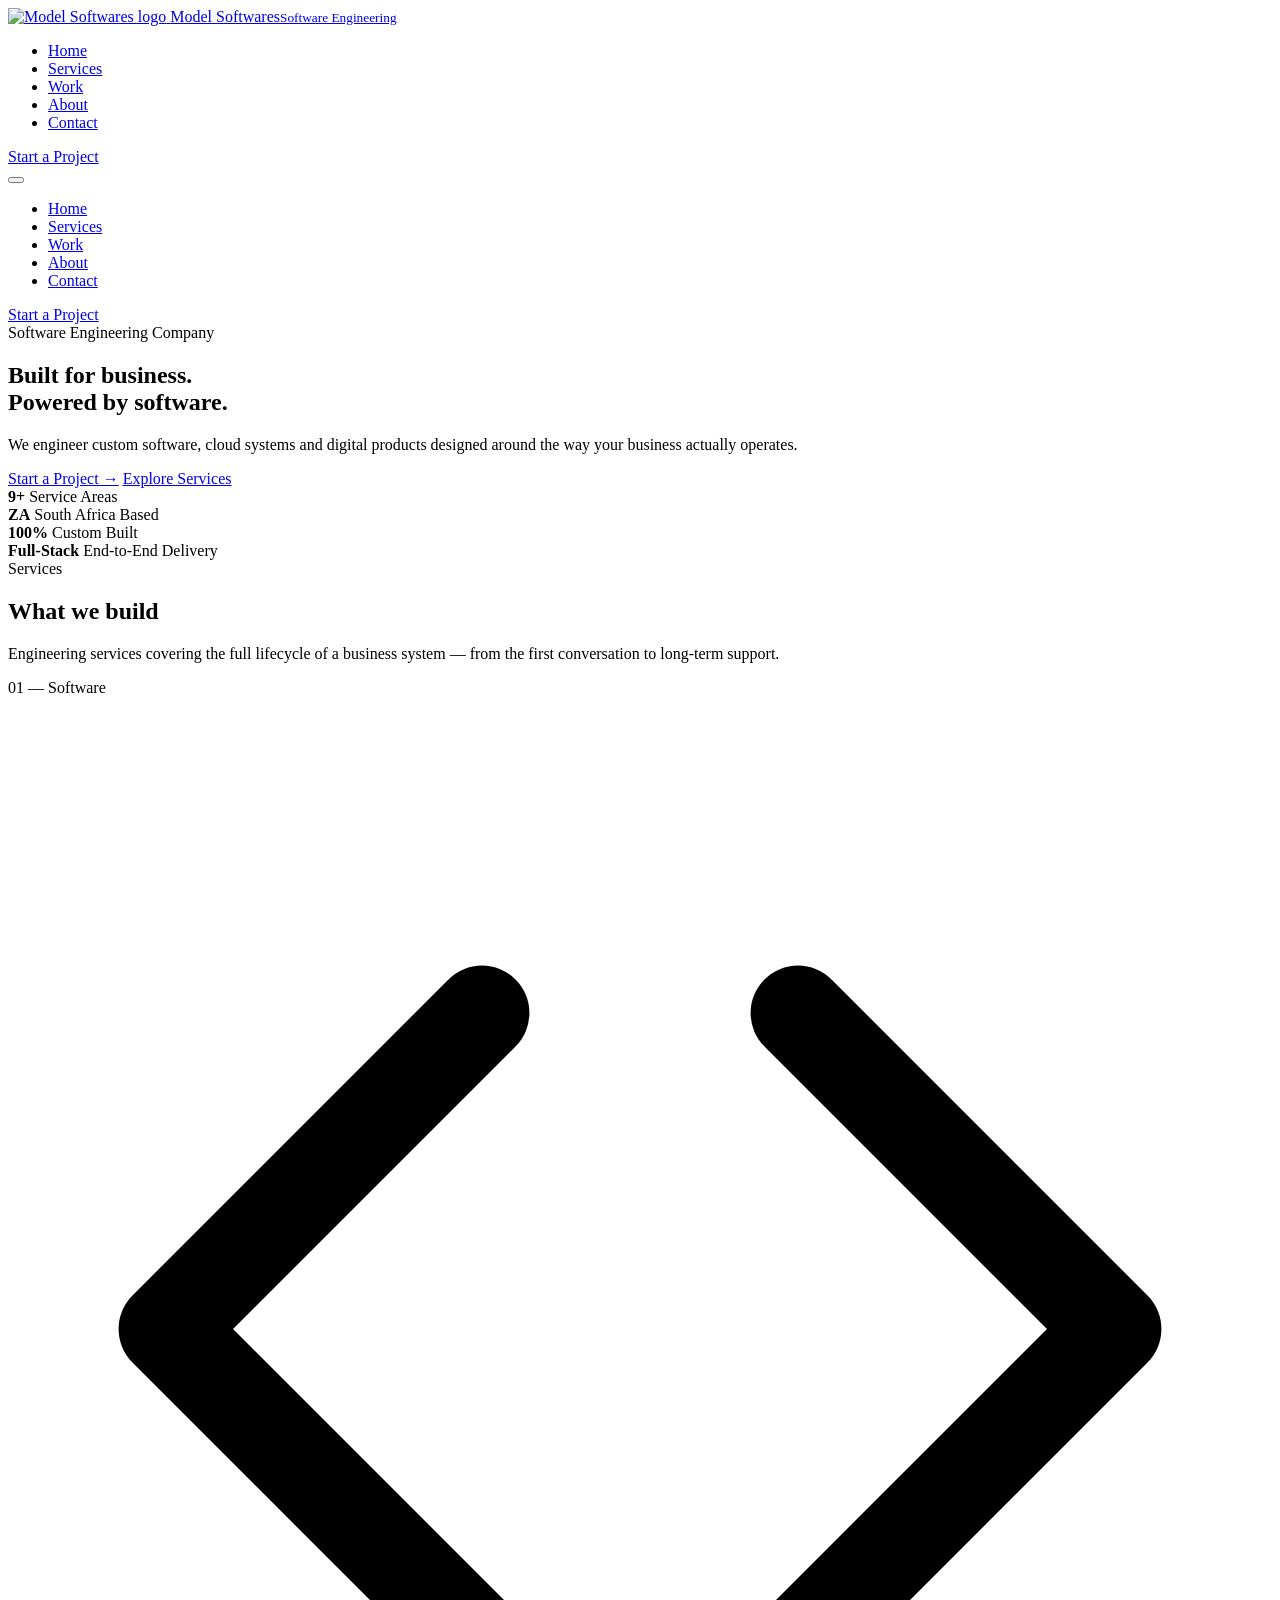
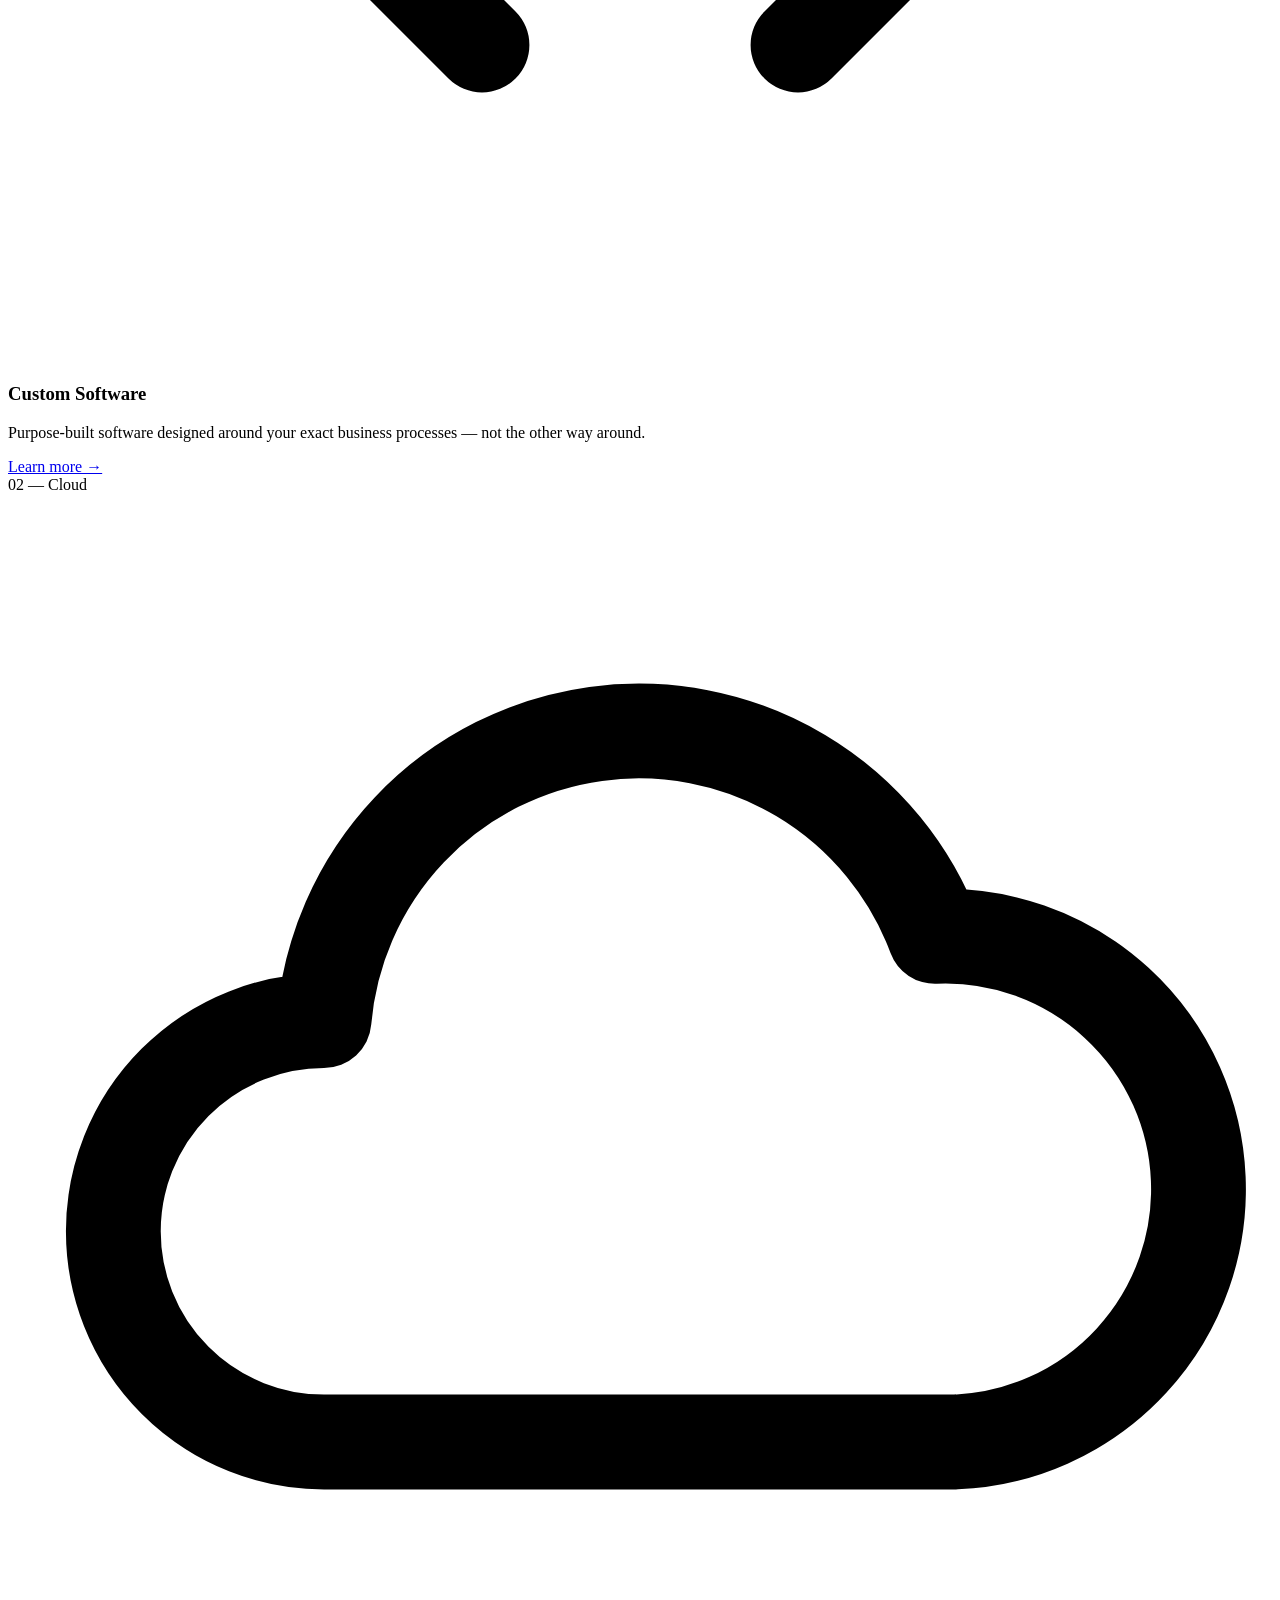
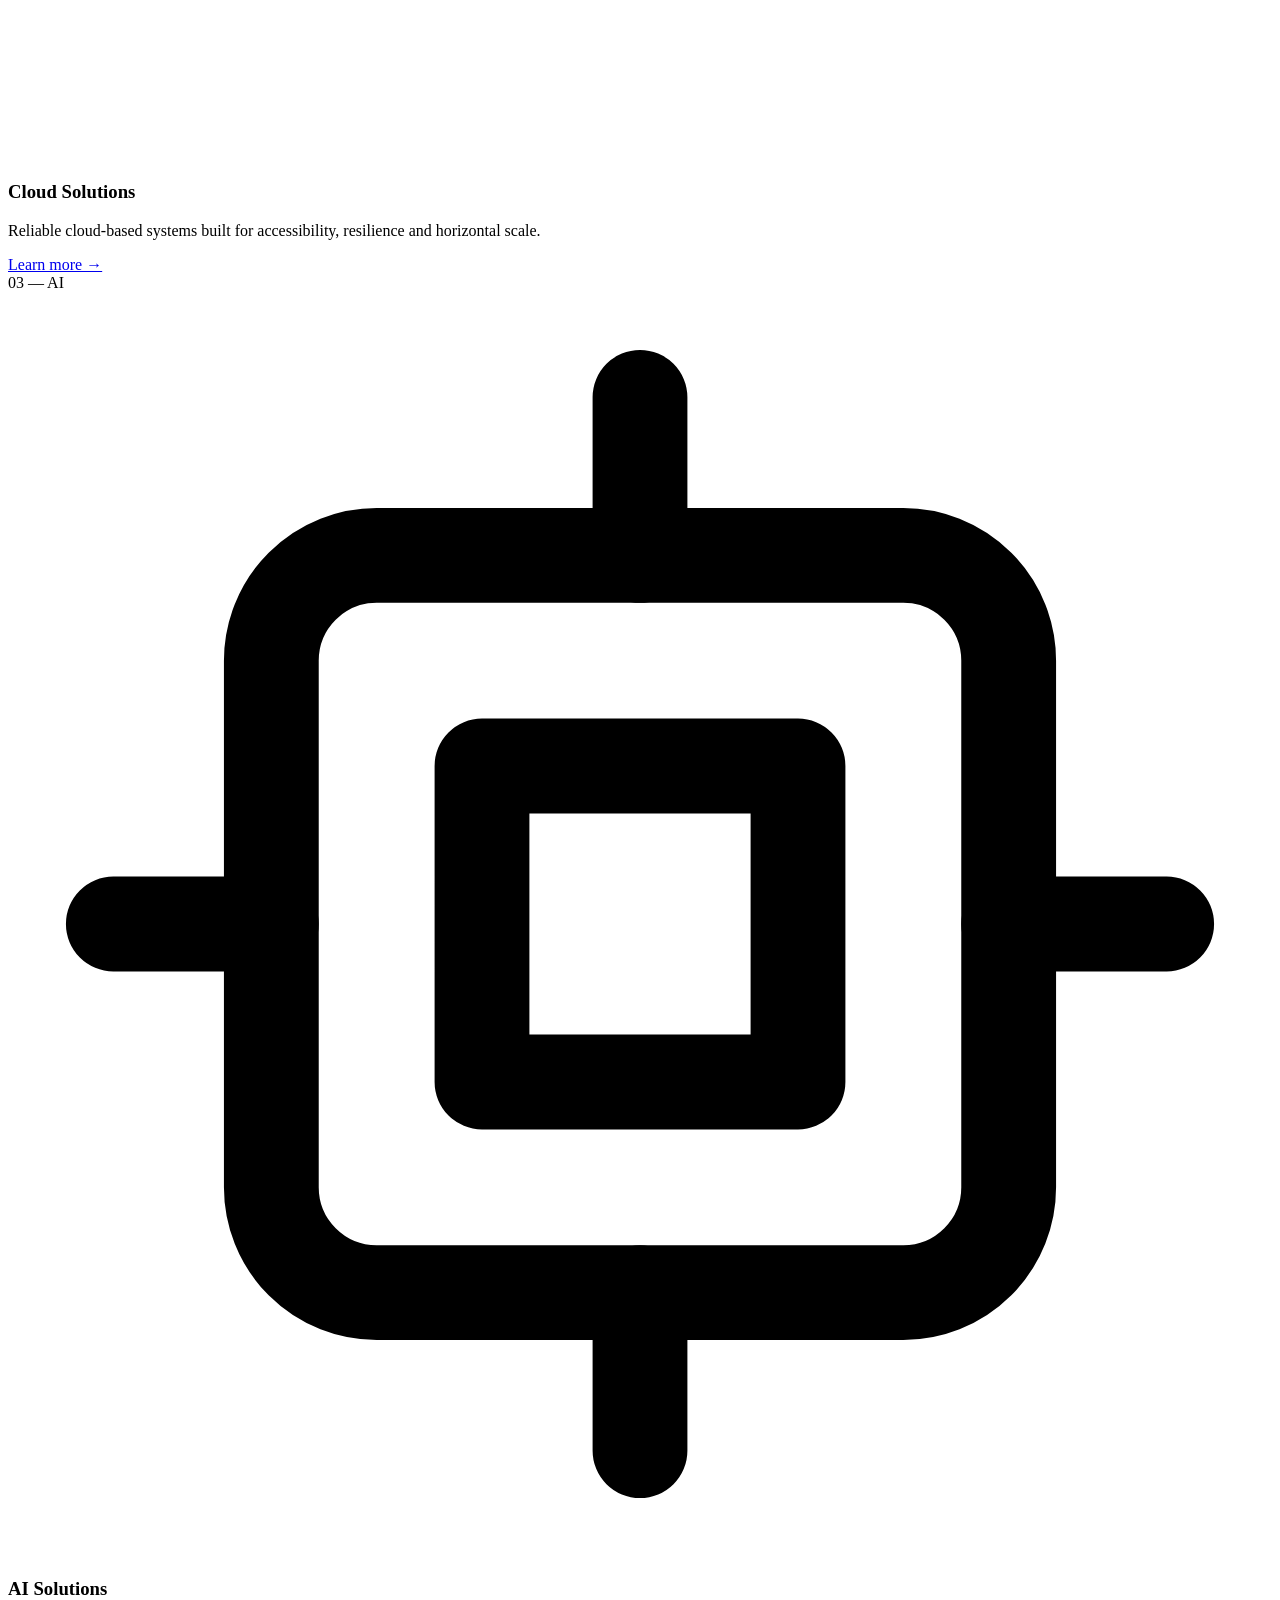
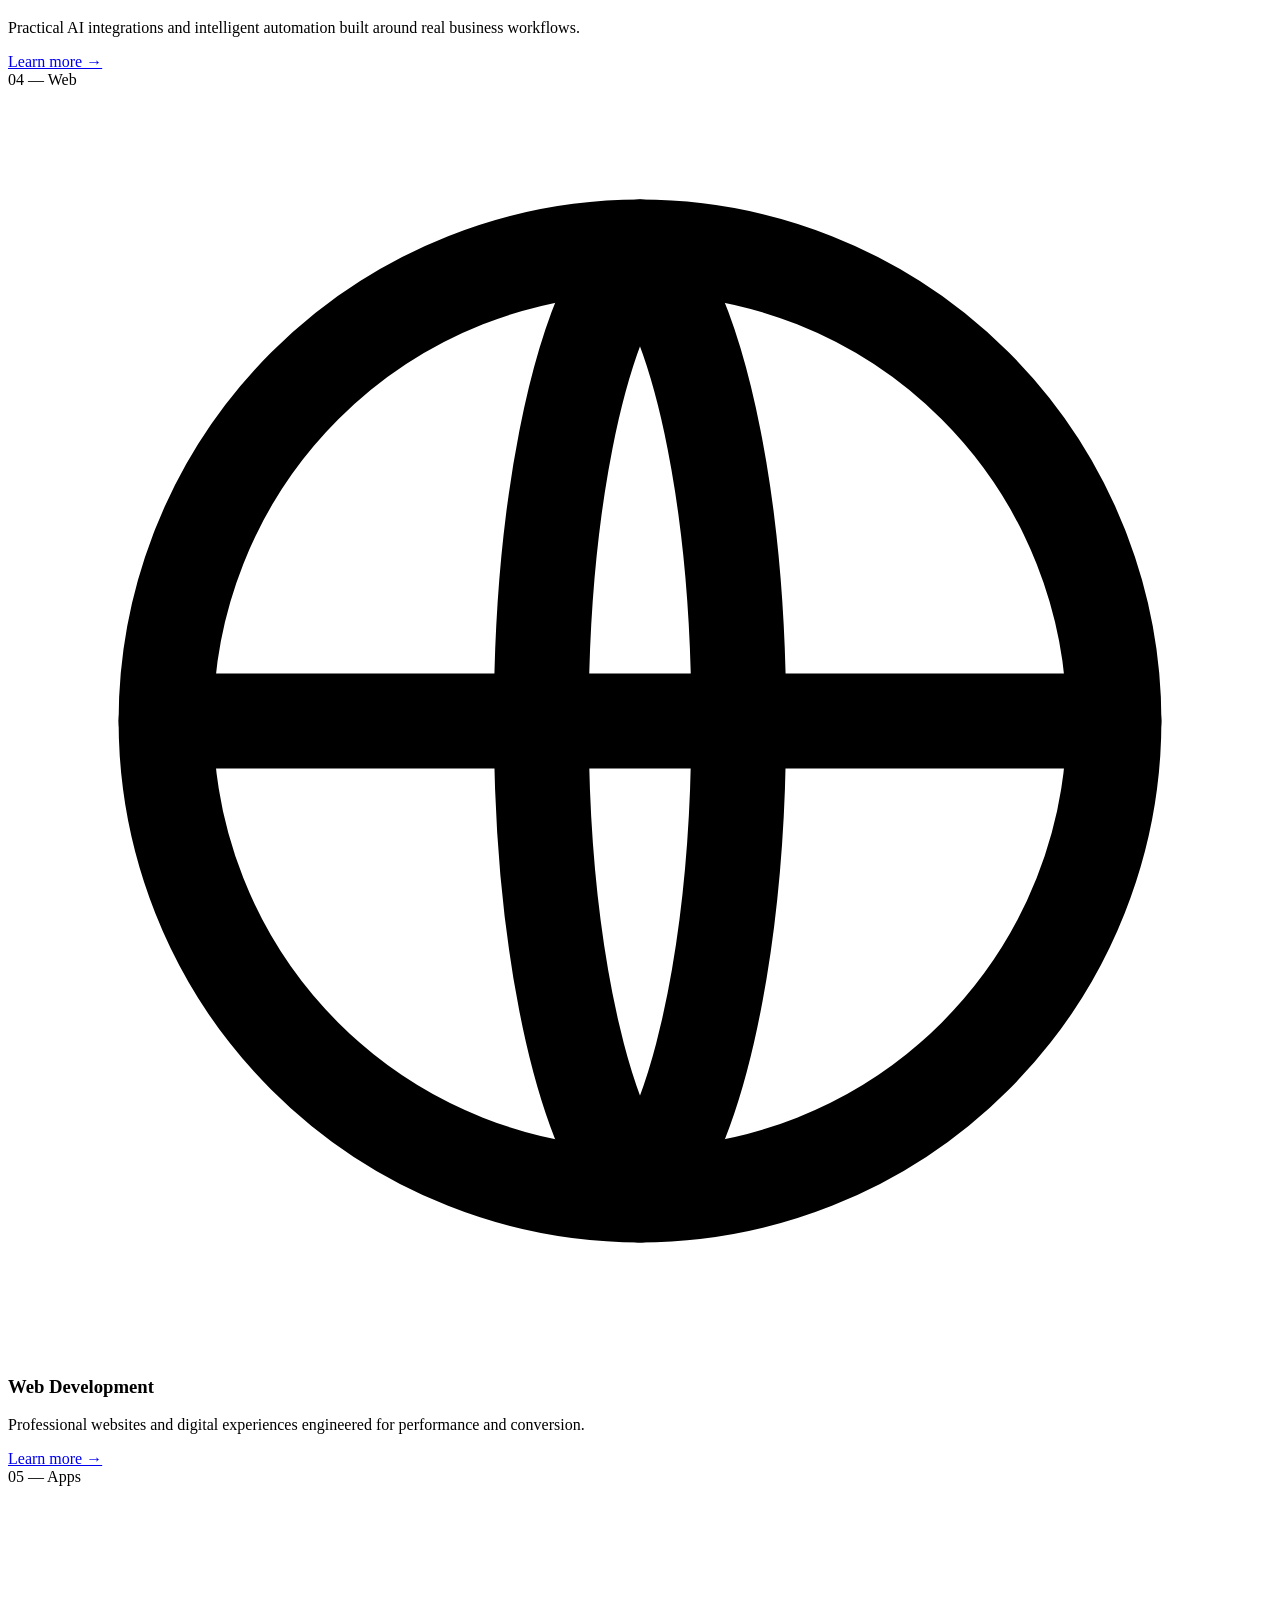
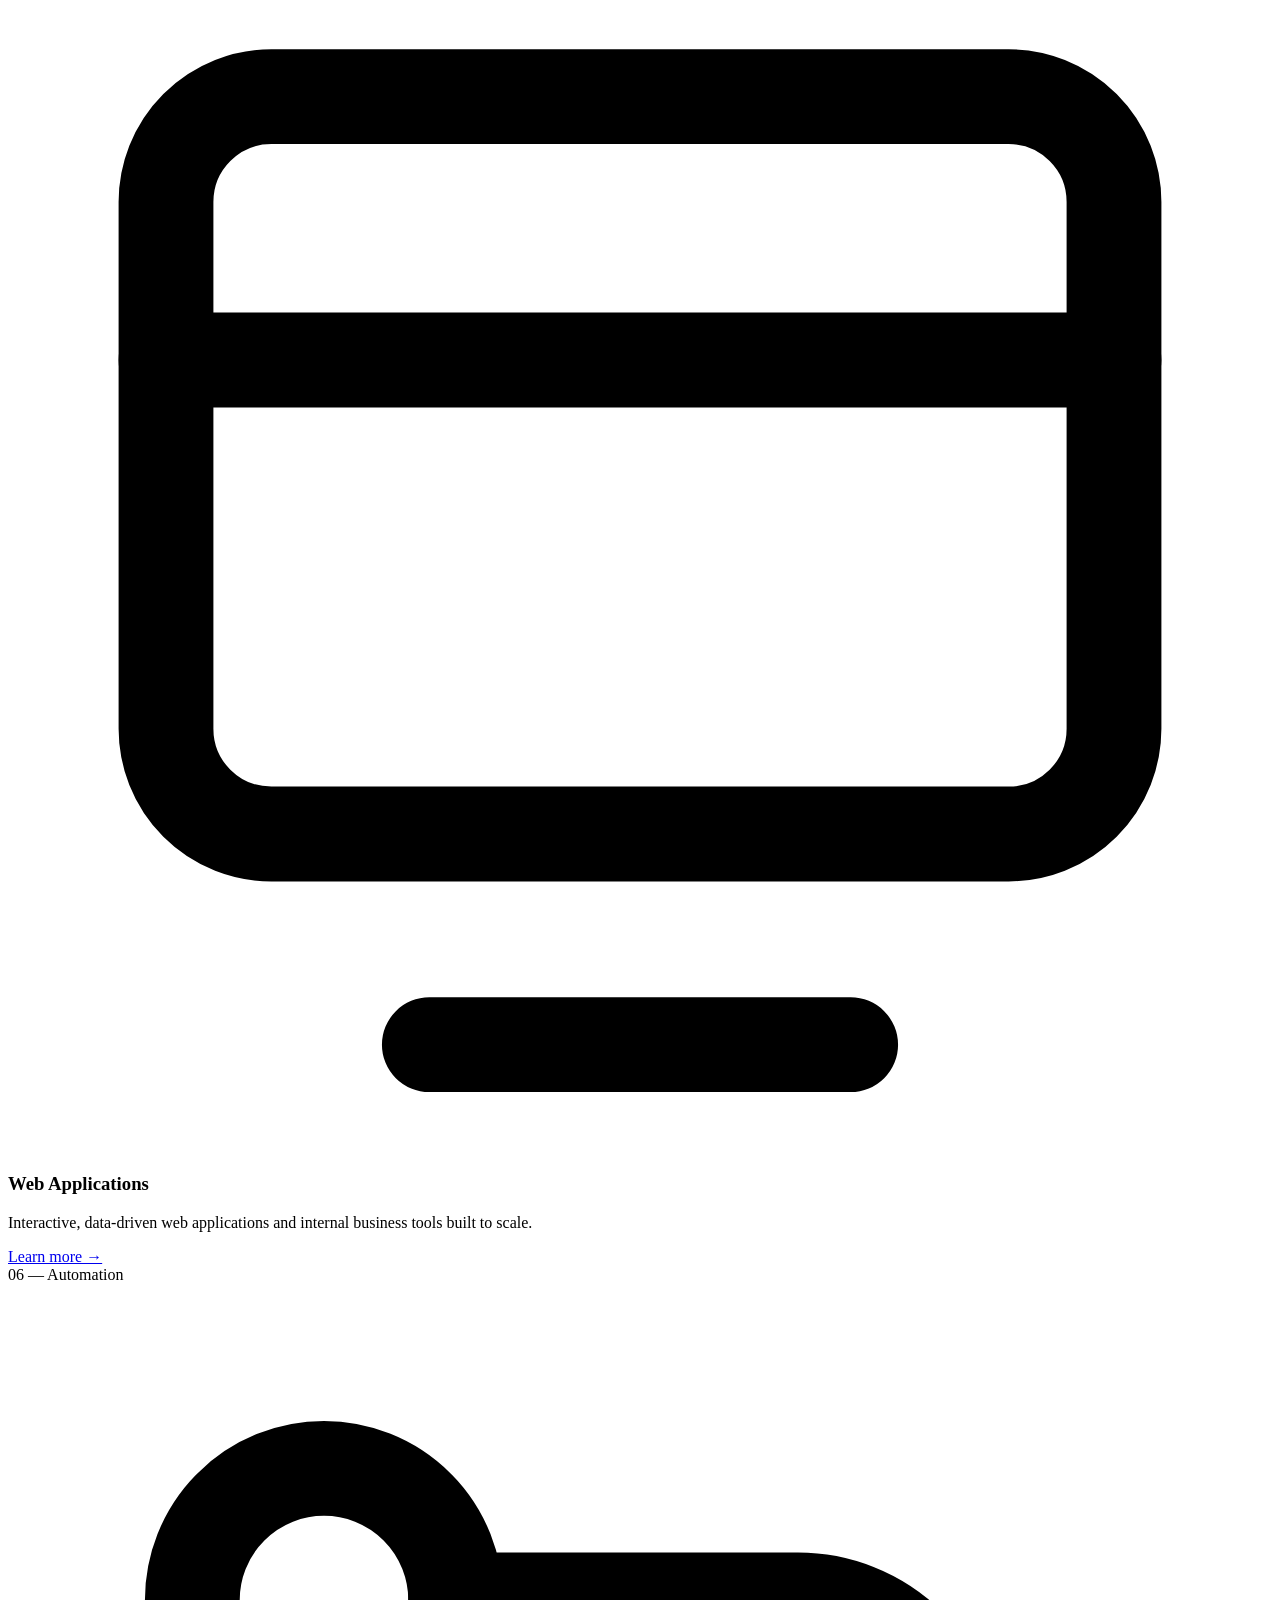
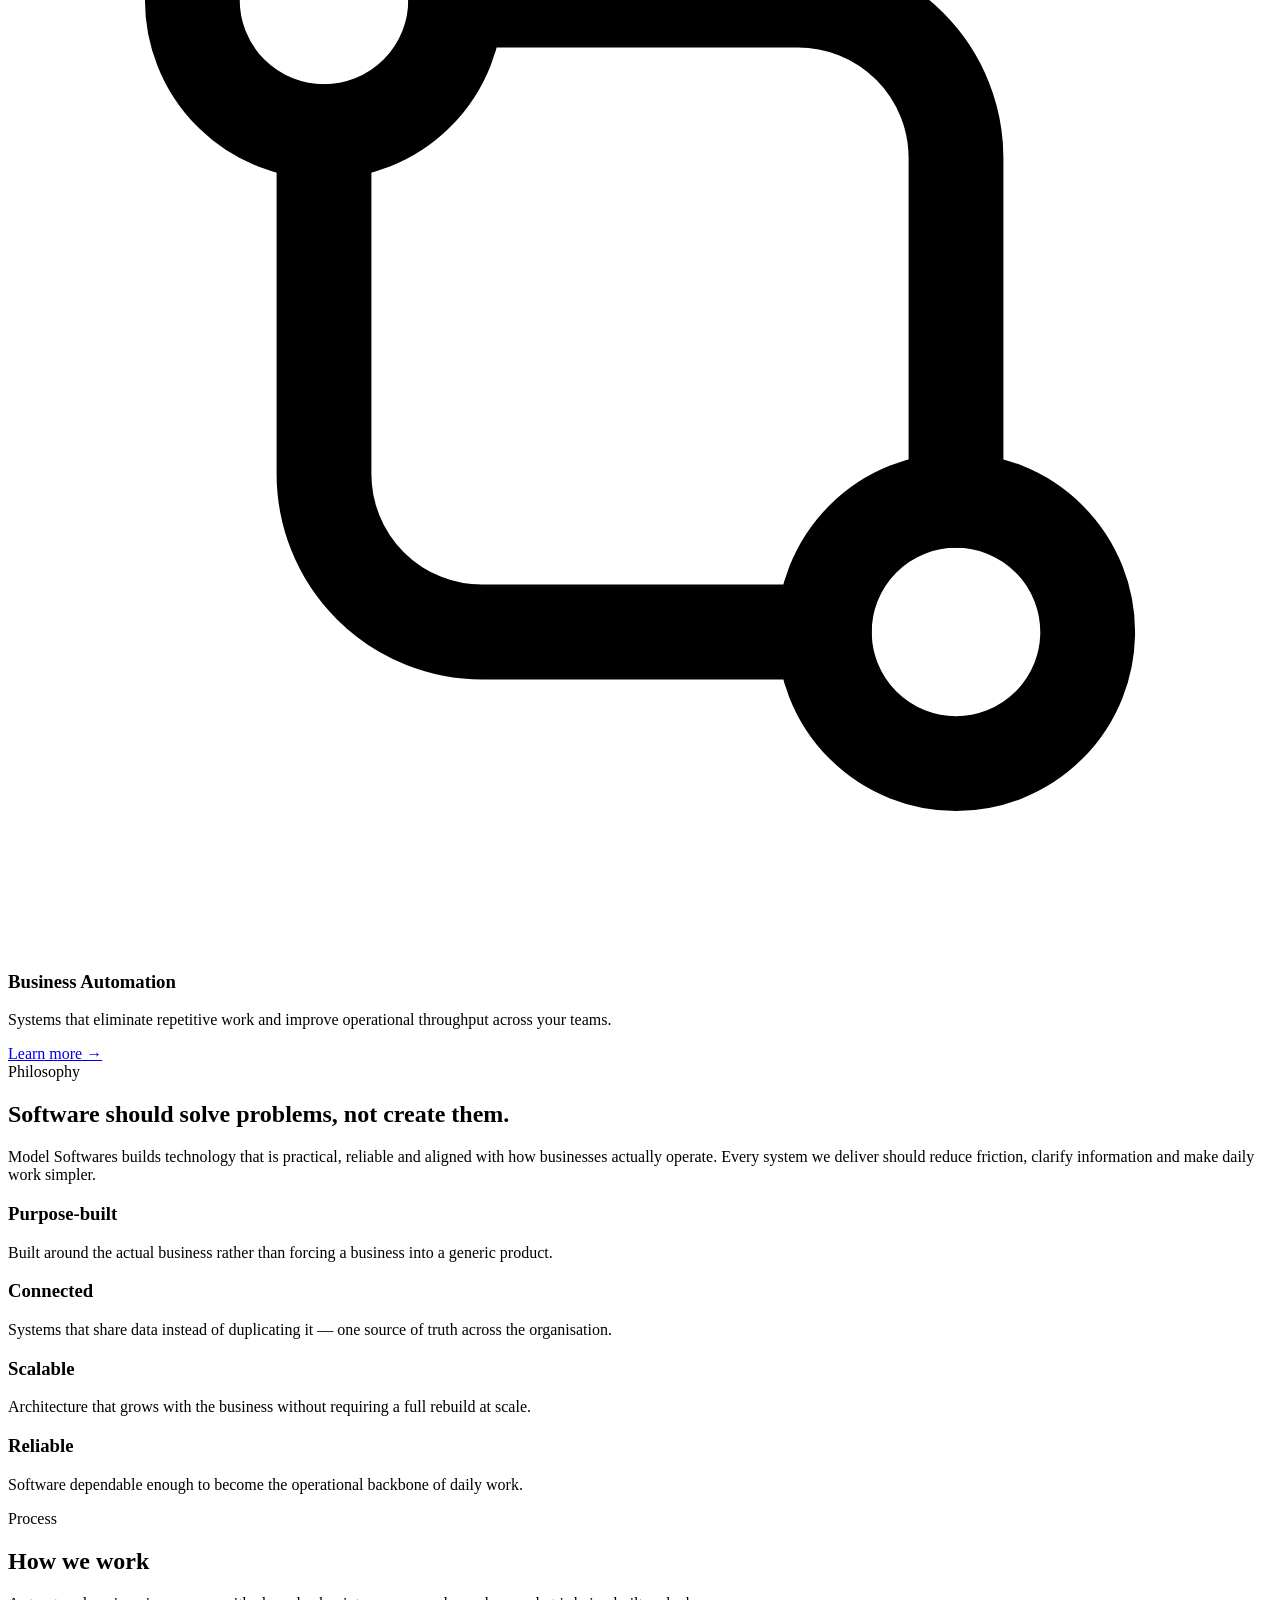
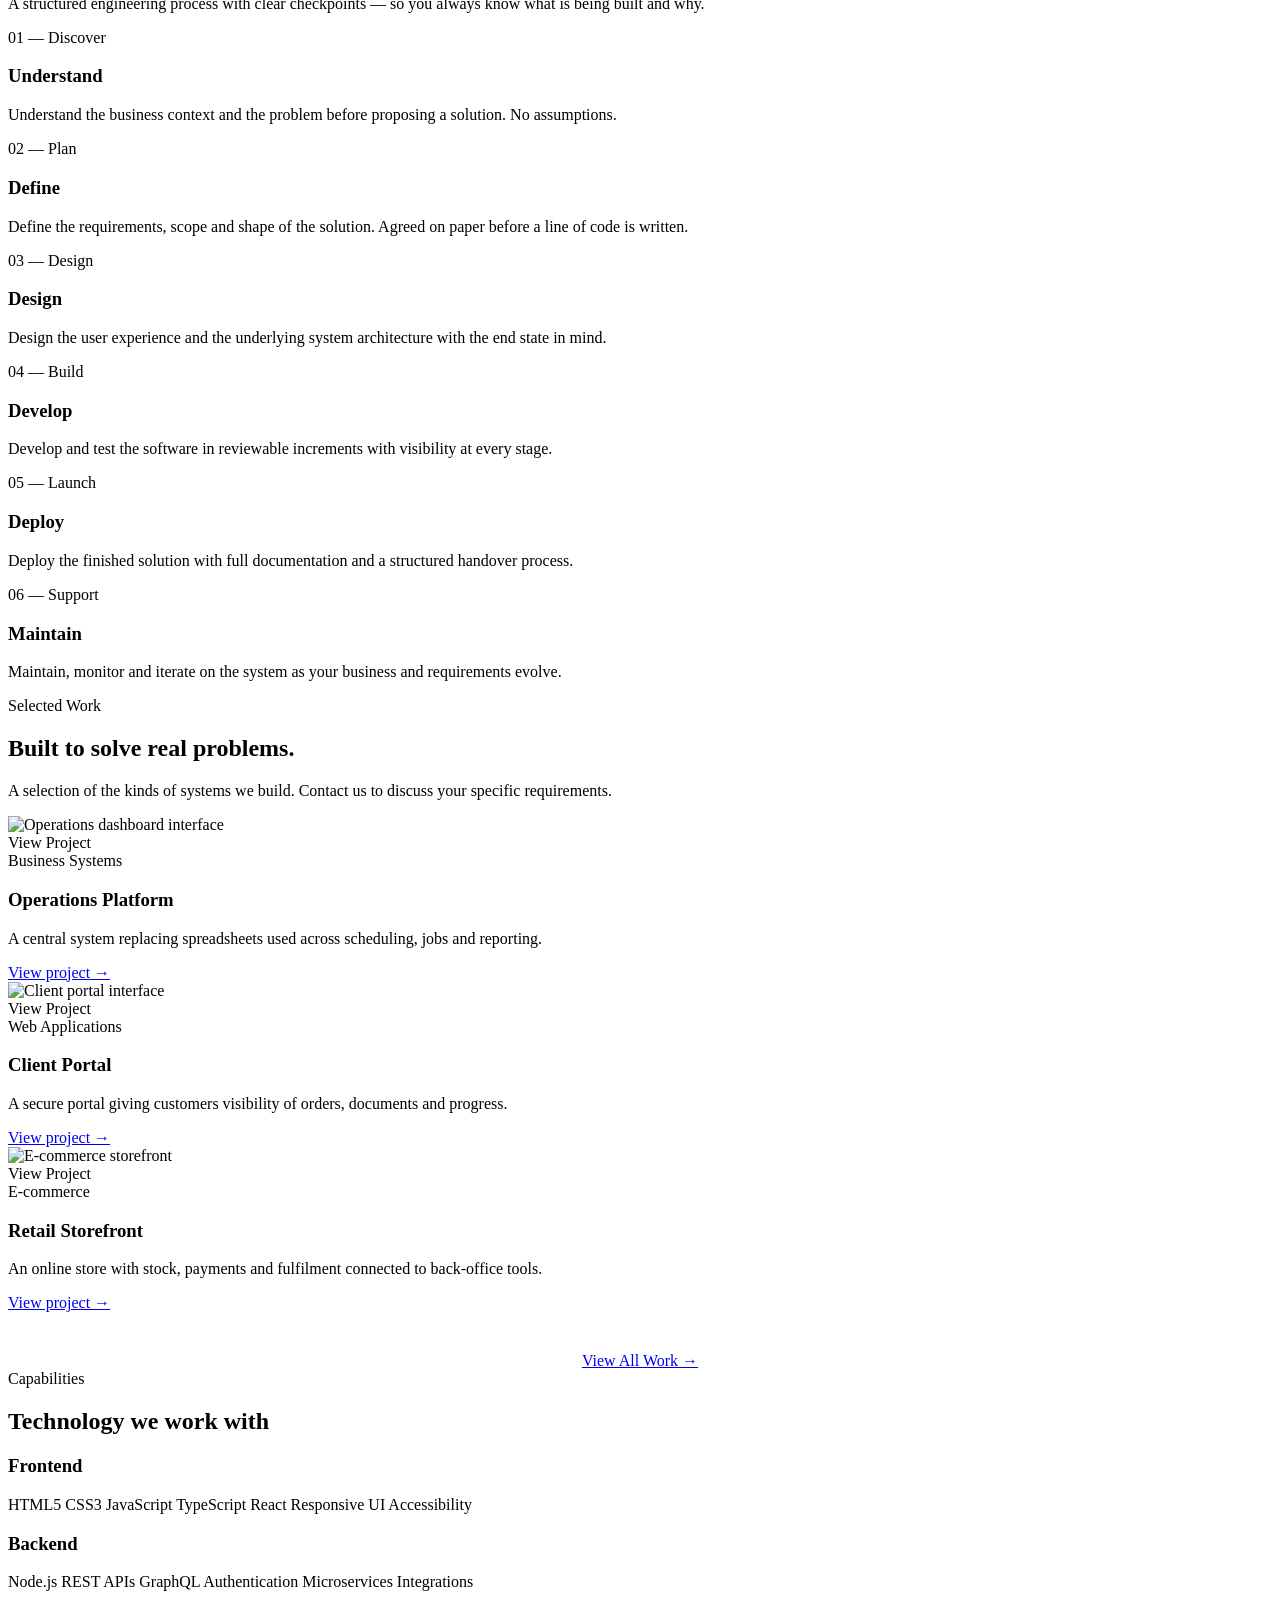
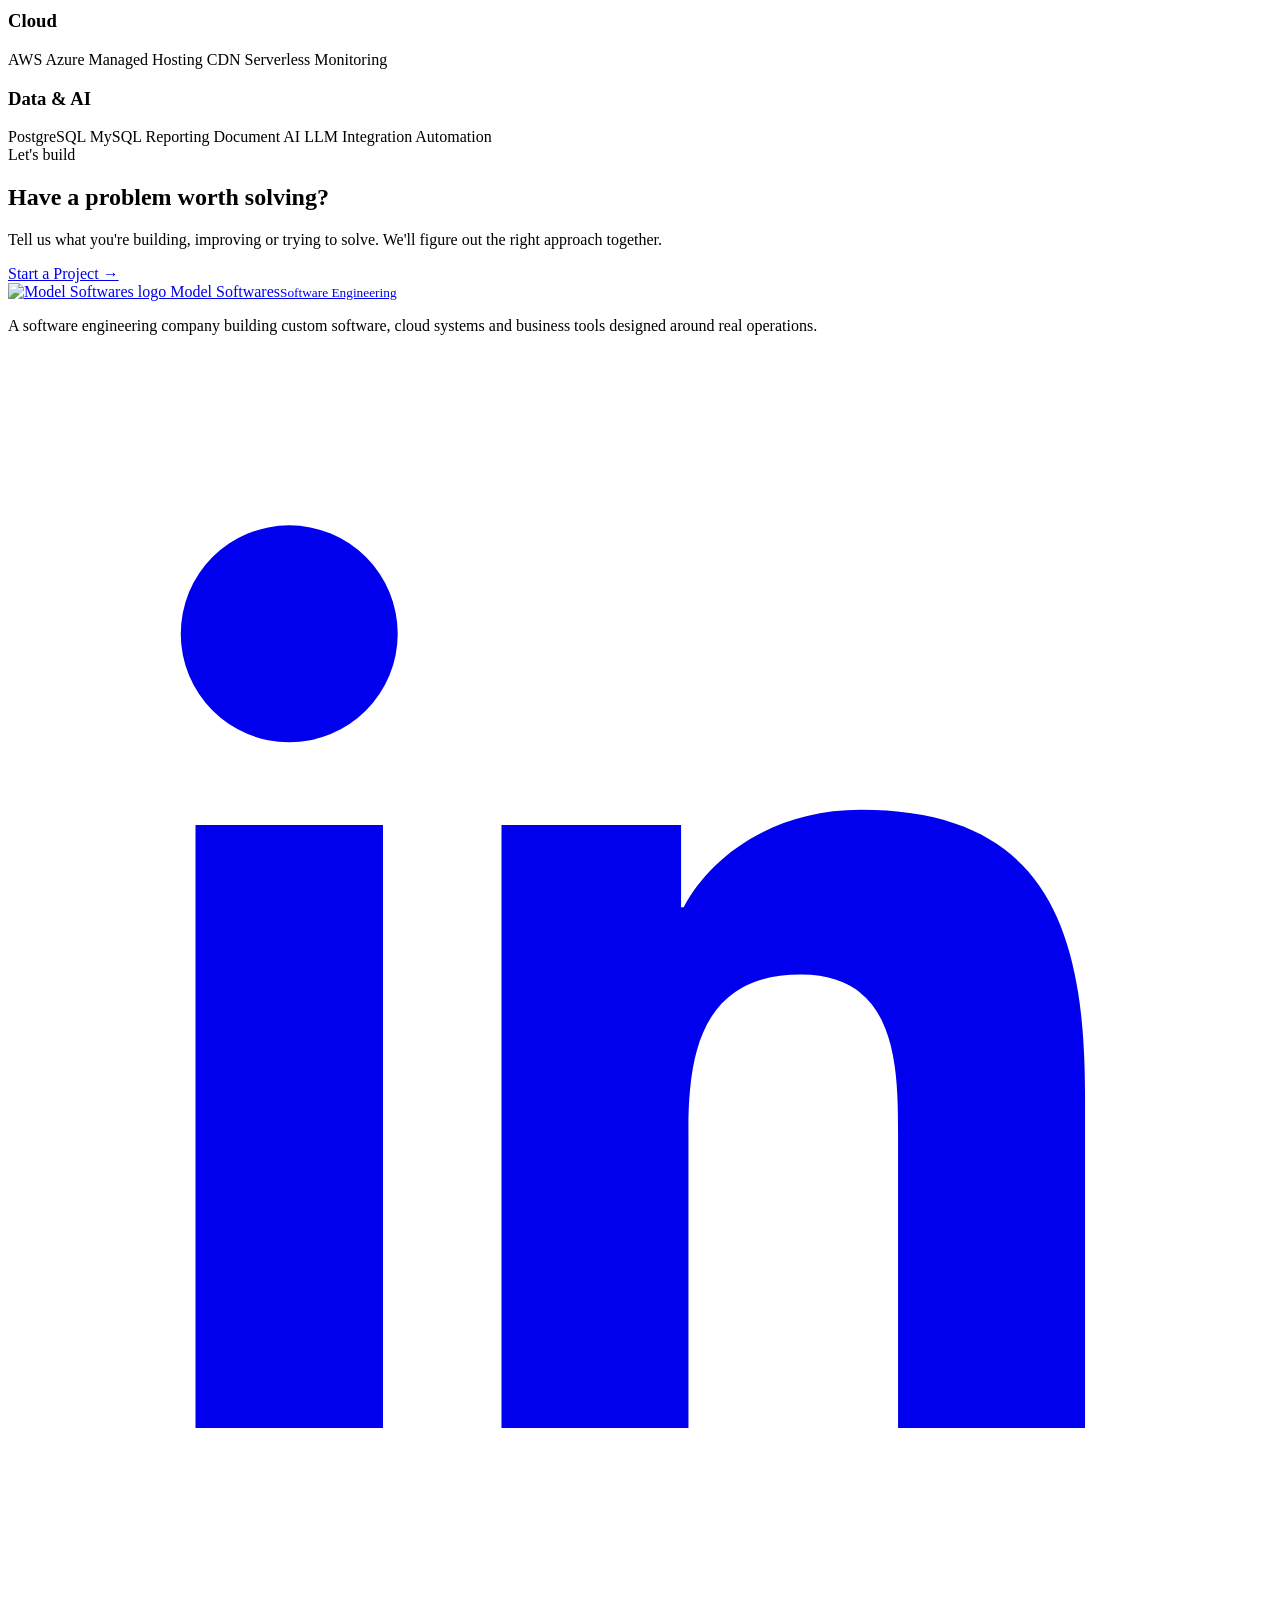
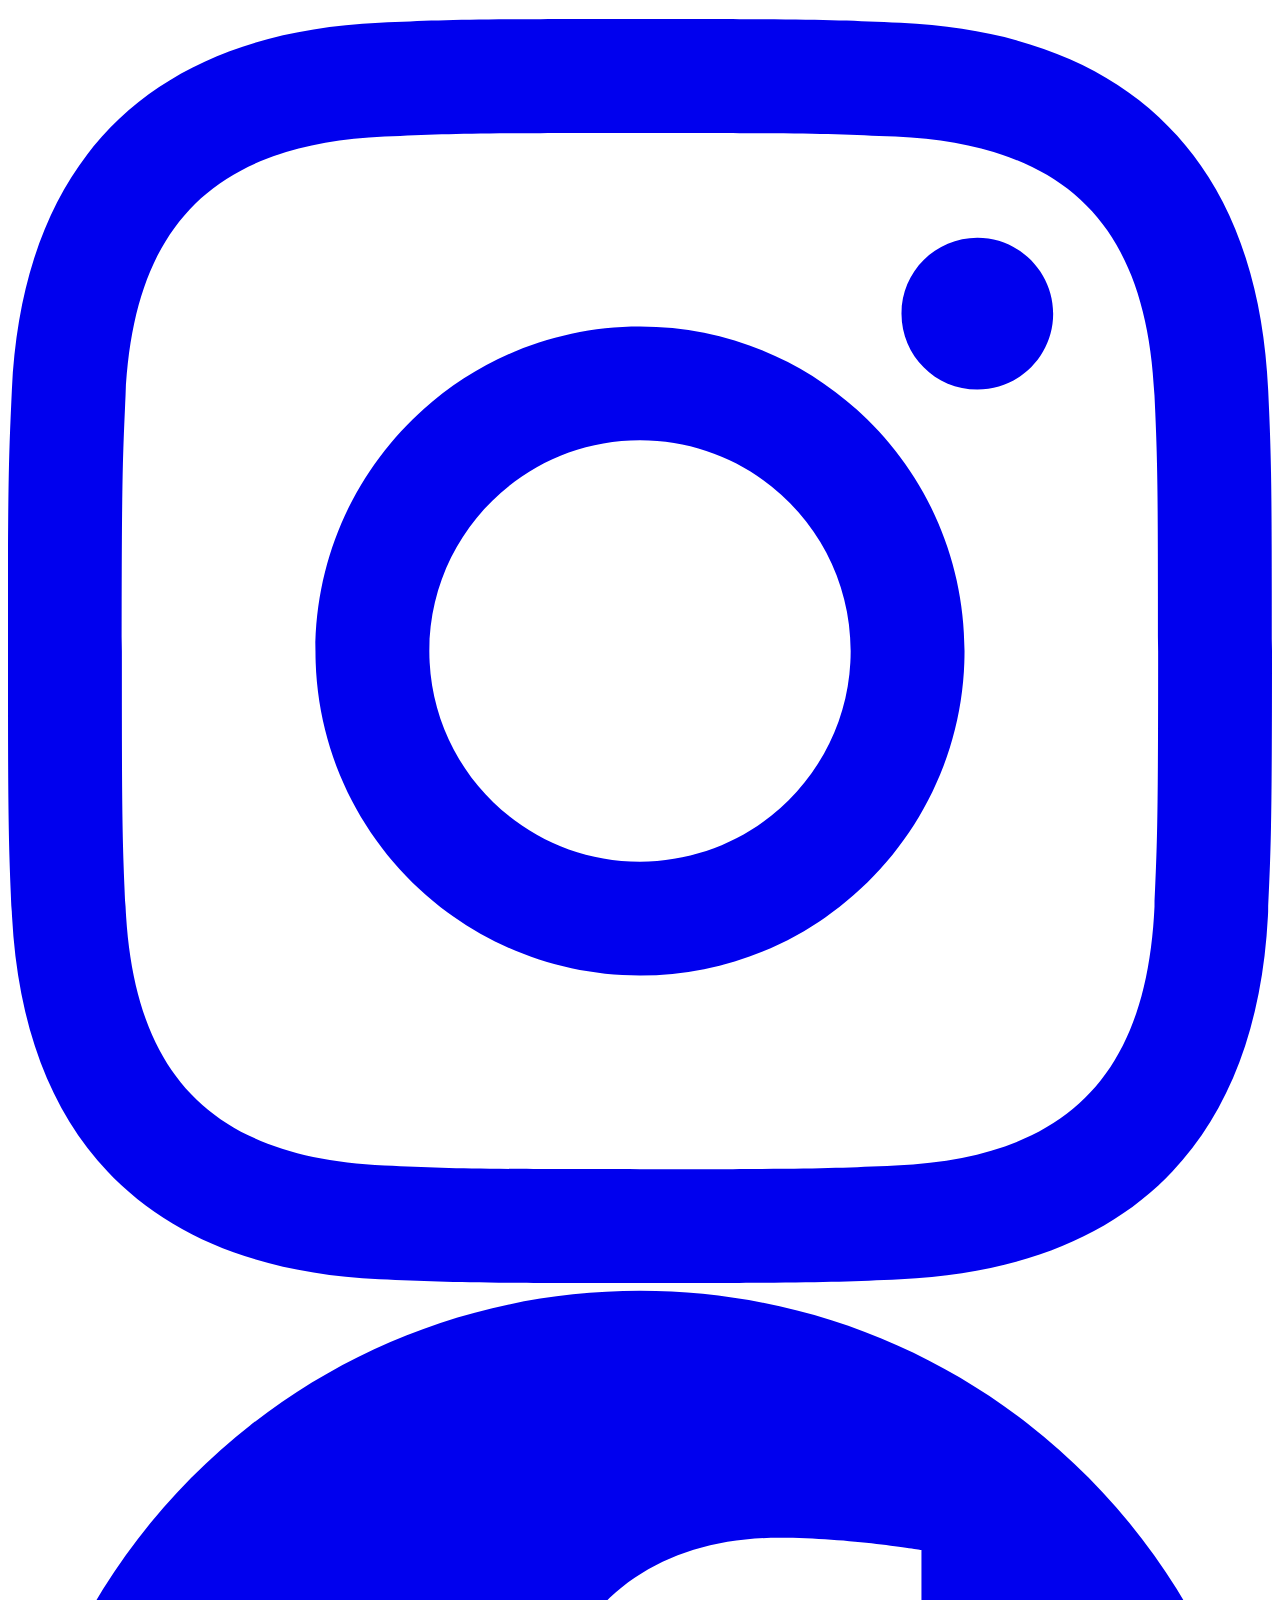
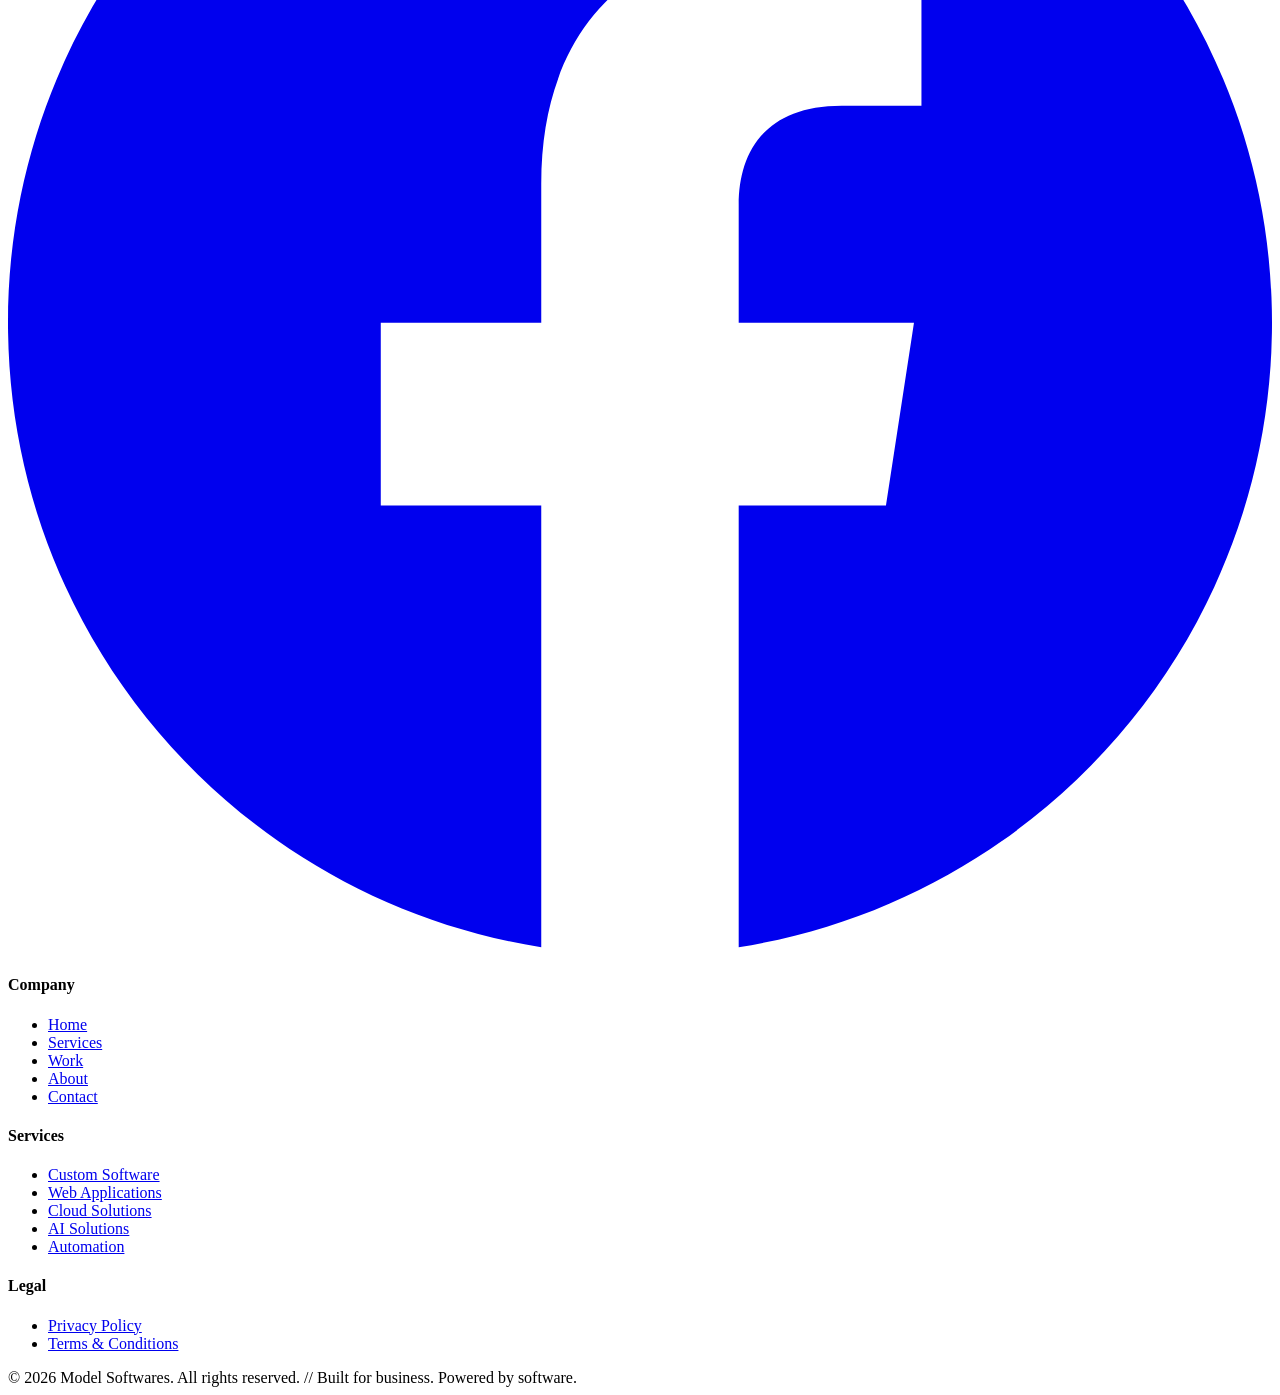
==== index.html @ 216dca8c "Merge pull request #1 from Wandile-lab/main Contact form API, site analytics, and team profiles" ====
<!DOCTYPE html>
<html lang="en">

<head>
  <meta charset="utf-8">
  <meta name="viewport" content="width=device-width, initial-scale=1">
  <title>Model Softwares | Custom Software Development</title>
  <meta name="description"
    content="Model Softwares builds custom software, cloud systems, web applications and practical AI solutions designed around the way your business actually works.">
  <meta name="theme-color" content="#070f1f">
  <meta property="og:type" content="website">
  <meta property="og:title" content="Model Softwares | Custom Software Development">
  <meta property="og:description"
    content="Custom software, cloud systems, web applications and practical AI solutions, engineered around your business.">
  <meta property="og:image" content="images/newlogo.png">
  <meta name="twitter:card" content="summary_large_image">
  <link rel="icon" href="favicon.svg" type="image/svg+xml">
  <link rel="icon" href="images/newlogo-display.png" type="image/png">
  <link rel="stylesheet" href="css/style.css">
</head>

<body>

  <!-- Scroll progress indicator -->
  <div class="scroll-progress" aria-hidden="true"></div>

  <header class="site-header">
    <div class="wrap">
      <nav class="nav" aria-label="Main navigation">
        <a class="brand" href="index.html">
          <picture>
            <source srcset="images/newlogo-display.webp" type="image/webp">
            <img src="images/newlogo-display.png" alt="Model Softwares logo" width="80" height="58">
          </picture>

          <span>Model Softwares<small>Software Engineering</small></span>
        </a>

        <ul class="nav-links">
          <li><a href="index.html" class="is-active">Home</a></li>
          <li><a href="services.html">Services</a></li>
          <li><a href="work.html">Work</a></li>
          <li><a href="about.html">About</a></li>
          <li><a href="contact.html">Contact</a></li>
        </ul>

        <div class="nav-actions">
          <a class="btn btn--primary btn--sm" href="contact.html">Start a Project</a>
        </div>

        <button class="nav-toggle" type="button" aria-label="Toggle menu" aria-controls="mobile-menu"
          aria-expanded="false">
          <span></span><span></span><span></span>
        </button>
      </nav>
    </div>

    <div class="mobile-menu" id="mobile-menu">
      <ul>
        <li><a href="index.html" class="is-active">Home</a></li>
        <li><a href="services.html">Services</a></li>
        <li><a href="work.html">Work</a></li>
        <li><a href="about.html">About</a></li>
        <li><a href="contact.html">Contact</a></li>
      </ul>
      <div class="wrap">
        <a class="btn btn--primary" href="contact.html">Start a Project</a>
      </div>
    </div>
  </header>

  <main>

    <!-- ============================================================
       HERO
       ============================================================ -->
    <section class="hero">
      <!-- 3D canvas mount point — Three.js appends canvas here -->
      <div class="hero__canvas-wrap" aria-hidden="true"></div>
      <!-- Static CSS fallback (shown when 3D not loaded) -->
      <div class="hero__fallback" aria-hidden="true"></div>
      <!-- Edge vignette to blend 3D into background -->
      <div class="hero__vignette" aria-hidden="true"></div>
      <!-- Subtle grid overlay -->
      <div class="grid-lines" aria-hidden="true"></div>

      <div class="wrap">
        <div class="hero__inner">

          <div class="hero__eyebrow">
            <span class="hero__eyebrow-dot"></span>
            Software Engineering Company
            <span class="hero__cursor" aria-hidden="true"></span>
          </div>

          <h1>
            Built for business.<br>
            <span class="accent">Powered by software.</span>
          </h1>

          <p class="hero__sub">
            We engineer custom software, cloud systems and digital products
            designed around the way your business actually operates.
          </p>

          <div class="hero__cta">
            <a class="btn btn--primary" href="contact.html">Start a Project →</a>
            <a class="btn btn--ghost" href="services.html">Explore Services</a>
          </div>

          <div class="hero__meta">
            <div class="hero__meta-item">
              <strong>9+</strong>
              <span>Service Areas</span>
            </div>
            <div class="hero__meta-item">
              <strong>ZA</strong>
              <span>South Africa Based</span>
            </div>
            <div class="hero__meta-item">
              <strong>100%</strong>
              <span>Custom Built</span>
            </div>
            <div class="hero__meta-item">
              <strong>Full&#8209;Stack</strong>
              <span>End-to-End Delivery</span>
            </div>
          </div>

        </div>
      </div>
    </section>

    <!-- ============================================================
       SERVICES
       ============================================================ -->
    <section class="section section--dark" id="services">
      <div class="wrap">
        <div class="section-head reveal">
          <span class="eyebrow">Services</span>
          <h2>What we build</h2>
          <p class="lead">Engineering services covering the full lifecycle of a business system — from the first
            conversation to long-term support.</p>
        </div>

        <div class="grid grid--3">

          <article class="card reveal">
            <div class="card__num">01 — Software</div>
            <div class="card__icon" aria-hidden="true">
              <svg viewBox="0 0 24 24" fill="none" stroke="currentColor" stroke-width="1.8" stroke-linecap="round"
                stroke-linejoin="round">
                <path d="M9 18l-6-6 6-6M15 6l6 6-6 6" />
              </svg>
            </div>
            <h3>Custom Software</h3>
            <p>Purpose-built software designed around your exact business processes — not the other way around.</p>
            <a class="link-more" href="services.html#custom-software">Learn more →</a>
          </article>

          <article class="card reveal">
            <div class="card__num">02 — Cloud</div>
            <div class="card__icon" aria-hidden="true">
              <svg viewBox="0 0 24 24" fill="none" stroke="currentColor" stroke-width="1.8" stroke-linecap="round"
                stroke-linejoin="round">
                <path d="M6 18a4 4 0 010-8 6 6 0 0111.6-1.6A4.5 4.5 0 0118 18H6z" />
              </svg>
            </div>
            <h3>Cloud Solutions</h3>
            <p>Reliable cloud-based systems built for accessibility, resilience and horizontal scale.</p>
            <a class="link-more" href="services.html#cloud">Learn more →</a>
          </article>

          <article class="card reveal">
            <div class="card__num">03 — AI</div>
            <div class="card__icon" aria-hidden="true">
              <svg viewBox="0 0 24 24" fill="none" stroke="currentColor" stroke-width="1.8" stroke-linecap="round"
                stroke-linejoin="round">
                <rect x="5" y="5" width="14" height="14" rx="2" />
                <path d="M9 9h6v6H9zM12 2v3M12 19v3M2 12h3M19 12h3" />
              </svg>
            </div>
            <h3>AI Solutions</h3>
            <p>Practical AI integrations and intelligent automation built around real business workflows.</p>
            <a class="link-more" href="services.html#ai">Learn more →</a>
          </article>

          <article class="card reveal">
            <div class="card__num">04 — Web</div>
            <div class="card__icon" aria-hidden="true">
              <svg viewBox="0 0 24 24" fill="none" stroke="currentColor" stroke-width="1.8" stroke-linecap="round"
                stroke-linejoin="round">
                <circle cx="12" cy="12" r="9" />
                <path d="M3 12h18M12 3c2.5 3 2.5 15 0 18M12 3c-2.5 3-2.5 15 0 18" />
              </svg>
            </div>
            <h3>Web Development</h3>
            <p>Professional websites and digital experiences engineered for performance and conversion.</p>
            <a class="link-more" href="services.html#web">Learn more →</a>
          </article>

          <article class="card reveal">
            <div class="card__num">05 — Apps</div>
            <div class="card__icon" aria-hidden="true">
              <svg viewBox="0 0 24 24" fill="none" stroke="currentColor" stroke-width="1.8" stroke-linecap="round"
                stroke-linejoin="round">
                <rect x="3" y="4" width="18" height="14" rx="2" />
                <path d="M3 9h18M8 22h8" />
              </svg>
            </div>
            <h3>Web Applications</h3>
            <p>Interactive, data-driven web applications and internal business tools built to scale.</p>
            <a class="link-more" href="services.html#web-apps">Learn more →</a>
          </article>

          <article class="card reveal">
            <div class="card__num">06 — Automation</div>
            <div class="card__icon" aria-hidden="true">
              <svg viewBox="0 0 24 24" fill="none" stroke="currentColor" stroke-width="1.8" stroke-linecap="round"
                stroke-linejoin="round">
                <circle cx="6" cy="6" r="2.5" />
                <circle cx="18" cy="18" r="2.5" />
                <path d="M8.5 6H15a3 3 0 013 3v6.5M6 8.5V15a3 3 0 003 3h6.5" />
              </svg>
            </div>
            <h3>Business Automation</h3>
            <p>Systems that eliminate repetitive work and improve operational throughput across your teams.</p>
            <a class="link-more" href="services.html#automation">Learn more →</a>
          </article>

        </div>
      </div>
    </section>

    <!-- ============================================================
       PHILOSOPHY
       ============================================================ -->
    <section class="section">
      <div class="grid-lines" aria-hidden="true"></div>
      <div class="wrap">
        <div class="section-head reveal">
          <span class="eyebrow">Philosophy</span>
          <h2 class="philosophy__quote">
            Software should solve <span class="accent">problems</span>, not create them.
          </h2>
          <p class="lead">Model Softwares builds technology that is practical, reliable and aligned with how businesses
            actually operate. Every system we deliver should reduce friction, clarify information and make daily work
            simpler.</p>
        </div>

        <div class="grid grid--4">
          <div class="principle reveal">
            <h3>Purpose-built</h3>
            <p>Built around the actual business rather than forcing a business into a generic product.</p>
          </div>
          <div class="principle reveal">
            <h3>Connected</h3>
            <p>Systems that share data instead of duplicating it — one source of truth across the organisation.</p>
          </div>
          <div class="principle reveal">
            <h3>Scalable</h3>
            <p>Architecture that grows with the business without requiring a full rebuild at scale.</p>
          </div>
          <div class="principle reveal">
            <h3>Reliable</h3>
            <p>Software dependable enough to become the operational backbone of daily work.</p>
          </div>
        </div>
      </div>
    </section>

    <!-- ============================================================
       PROCESS
       ============================================================ -->
    <section class="section section--dark">
      <div class="wrap">
        <div class="section-head reveal">
          <span class="eyebrow">Process</span>
          <h2>How we work</h2>
          <p class="lead">A structured engineering process with clear checkpoints — so you always know what is being
            built and why.</p>
        </div>

        <div class="process">
          <div class="process__line" aria-hidden="true">
            <div class="process__line-fill"></div>
          </div>

          <div class="process__item reveal">
            <div class="process__dot" aria-hidden="true"></div>
            <div class="process__label">
              <span class="process__num">01 — Discover</span>
              <h3>Understand</h3>
            </div>
            <p>Understand the business context and the problem before proposing a solution. No assumptions.</p>
          </div>

          <div class="process__item reveal">
            <div class="process__dot" aria-hidden="true"></div>
            <div class="process__label">
              <span class="process__num">02 — Plan</span>
              <h3>Define</h3>
            </div>
            <p>Define the requirements, scope and shape of the solution. Agreed on paper before a line of code is
              written.</p>
          </div>

          <div class="process__item reveal">
            <div class="process__dot" aria-hidden="true"></div>
            <div class="process__label">
              <span class="process__num">03 — Design</span>
              <h3>Design</h3>
            </div>
            <p>Design the user experience and the underlying system architecture with the end state in mind.</p>
          </div>

          <div class="process__item reveal">
            <div class="process__dot" aria-hidden="true"></div>
            <div class="process__label">
              <span class="process__num">04 — Build</span>
              <h3>Develop</h3>
            </div>
            <p>Develop and test the software in reviewable increments with visibility at every stage.</p>
          </div>

          <div class="process__item reveal">
            <div class="process__dot" aria-hidden="true"></div>
            <div class="process__label">
              <span class="process__num">05 — Launch</span>
              <h3>Deploy</h3>
            </div>
            <p>Deploy the finished solution with full documentation and a structured handover process.</p>
          </div>

          <div class="process__item reveal">
            <div class="process__dot" aria-hidden="true"></div>
            <div class="process__label">
              <span class="process__num">06 — Support</span>
              <h3>Maintain</h3>
            </div>
            <p>Maintain, monitor and iterate on the system as your business and requirements evolve.</p>
          </div>
        </div>
      </div>
    </section>

    <!-- ============================================================
       SELECTED WORK
       ============================================================ -->
    <section class="section">
      <div class="wrap">
        <div class="section-head reveal">
          <span class="eyebrow">Selected Work</span>
          <h2>Built to solve real problems.</h2>
          <p class="lead">A selection of the kinds of systems we build. Contact us to discuss your specific
            requirements.</p>
        </div>

        <div class="grid grid--3">

          <article class="card project reveal" data-category="business" data-title="Operations Platform"
            data-cat-label="Business Systems"
            data-detail="A central operations system replacing a set of disconnected spreadsheets used across scheduling, job management and internal reporting."
            data-scope="Scheduling module | Job management | Internal reporting | Staff dashboards | Export tooling">
            <div class="project__thumb">
              <img src="images/project-1.svg" alt="Operations dashboard interface" loading="lazy">
              <div class="project__overlay"><span>View Project</span></div>
            </div>
            <div class="project__body">
              <span class="project__cat">Business Systems</span>
              <h3>Operations Platform</h3>
              <p>A central system replacing spreadsheets used across scheduling, jobs and reporting.</p>
              <a class="link-more" href="work.html" data-open-project>View project →</a>
            </div>
          </article>

          <article class="card project reveal" data-category="web-apps" data-title="Client Portal"
            data-cat-label="Web Applications"
            data-detail="A secure portal giving customers real-time visibility of orders, documents and project progress without requiring direct staff involvement."
            data-scope="Secure authentication | Order tracking | Document storage | Progress timeline | Notifications">
            <div class="project__thumb">
              <img src="images/project-2.svg" alt="Client portal interface" loading="lazy">
              <div class="project__overlay"><span>View Project</span></div>
            </div>
            <div class="project__body">
              <span class="project__cat">Web Applications</span>
              <h3>Client Portal</h3>
              <p>A secure portal giving customers visibility of orders, documents and progress.</p>
              <a class="link-more" href="work.html" data-open-project>View project →</a>
            </div>
          </article>

          <article class="card project reveal" data-category="ecommerce" data-title="Retail Storefront"
            data-cat-label="E-commerce"
            data-detail="A fully custom e-commerce storefront with real-time stock management, integrated payments and direct fulfilment connection to back-office tools."
            data-scope="Product catalogue | Real-time stock | Payment gateway | Fulfilment integration | Order management">
            <div class="project__thumb">
              <img src="images/project-3.svg" alt="E-commerce storefront" loading="lazy">
              <div class="project__overlay"><span>View Project</span></div>
            </div>
            <div class="project__body">
              <span class="project__cat">E-commerce</span>
              <h3>Retail Storefront</h3>
              <p>An online store with stock, payments and fulfilment connected to back-office tools.</p>
              <a class="link-more" href="work.html" data-open-project>View project →</a>
            </div>
          </article>

        </div>

        <div style="margin-top: 40px; text-align: center;">
          <a class="btn btn--ghost" href="work.html">View All Work →</a>
        </div>
      </div>
    </section>

    <!-- ============================================================
       TECHNOLOGIES
       ============================================================ -->
    <section class="section section--carbon">
      <div class="wrap">
        <div class="section-head section-head--center reveal">
          <span class="eyebrow">Capabilities</span>
          <h2>Technology we work with</h2>
        </div>

        <div class="grid grid--4">

          <div class="tech-col reveal">
            <h3>Frontend</h3>
            <div class="tech-tags">
              <span class="tech-tag">HTML5</span>
              <span class="tech-tag">CSS3</span>
              <span class="tech-tag">JavaScript</span>
              <span class="tech-tag">TypeScript</span>
              <span class="tech-tag">React</span>
              <span class="tech-tag">Responsive UI</span>
              <span class="tech-tag">Accessibility</span>
            </div>
          </div>

          <div class="tech-col reveal">
            <h3>Backend</h3>
            <div class="tech-tags">
              <span class="tech-tag">Node.js</span>
              <span class="tech-tag">REST APIs</span>
              <span class="tech-tag">GraphQL</span>
              <span class="tech-tag">Authentication</span>
              <span class="tech-tag">Microservices</span>
              <span class="tech-tag">Integrations</span>
            </div>
          </div>

          <div class="tech-col reveal">
            <h3>Cloud</h3>
            <div class="tech-tags">
              <span class="tech-tag">AWS</span>
              <span class="tech-tag">Azure</span>
              <span class="tech-tag">Managed Hosting</span>
              <span class="tech-tag">CDN</span>
              <span class="tech-tag">Serverless</span>
              <span class="tech-tag">Monitoring</span>
            </div>
          </div>

          <div class="tech-col reveal">
            <h3>Data &amp; AI</h3>
            <div class="tech-tags">
              <span class="tech-tag">PostgreSQL</span>
              <span class="tech-tag">MySQL</span>
              <span class="tech-tag">Reporting</span>
              <span class="tech-tag">Document AI</span>
              <span class="tech-tag">LLM Integration</span>
              <span class="tech-tag">Automation</span>
            </div>
          </div>

        </div>
      </div>
    </section>

    <!-- ============================================================
       CTA
       ============================================================ -->
    <section class="cta">
      <!-- WebGL particle field — fades in when cta3d.js initialises -->
      <div class="cta__canvas-wrap" aria-hidden="true"></div>
      <div class="grid-lines" aria-hidden="true"></div>
      <div class="wrap">
        <div class="cta__inner reveal">
          <span class="eyebrow" style="justify-content: center;">Let's build</span>
          <h2>Have a problem worth solving?</h2>
          <p>Tell us what you're building, improving or trying to solve. We'll figure out the right approach together.
          </p>
          <a class="btn btn--primary" href="contact.html">Start a Project →</a>
        </div>
      </div>
    </section>

  </main>

  <footer class="site-footer">
    <div class="wrap">
      <div class="footer-grid">
        <div class="footer-about">
          <a class="brand" href="index.html">
            <picture>
              <source srcset="images/newlogo-display.webp" type="image/webp">
              <img src="images/newlogo-display.png" alt="Model Softwares logo" width="80" height="58">
            </picture>

            <span>Model Softwares<small>Software Engineering</small></span>
          </a>
          <p>A software engineering company building custom software, cloud systems and business tools designed around
            real operations.</p>
          <div class="footer-social">
            <a href="https://www.linkedin.com/company/model-softwares/" target="_blank" rel="noopener noreferrer"
              aria-label="LinkedIn">
              <svg viewBox="0 0 24 24" fill="currentColor">
                <path
                  d="M20.45 20.45h-3.55v-5.57c0-1.33-.03-3.04-1.85-3.04-1.85 0-2.13 1.45-2.13 2.94v5.67H9.37V9h3.41v1.56h.05c.47-.9 1.63-1.85 3.36-1.85 3.59 0 4.26 2.37 4.26 5.44v6.3zM5.34 7.43a2.06 2.06 0 110-4.12 2.06 2.06 0 010 4.12zM3.56 20.45h3.56V9H3.56v11.45z" />
              </svg>
            </a>
            <a href="https://www.instagram.com/modelsoftwares/" target="_blank" rel="noopener noreferrer"
              aria-label="Instagram">
              <svg viewBox="0 0 24 24" fill="currentColor">
                <path
                  d="M12 2.163c3.204 0 3.584.012 4.85.07 3.252.148 4.771 1.691 4.919 4.919.058 1.265.069 1.645.069 4.849 0 3.205-.012 3.584-.069 4.849-.149 3.225-1.664 4.771-4.919 4.919-1.266.058-1.644.07-4.85.07-3.204 0-3.584-.012-4.849-.07-3.26-.149-4.771-1.699-4.919-4.92-.058-1.265-.07-1.644-.07-4.849 0-3.204.013-3.583.07-4.849.149-3.227 1.664-4.771 4.919-4.919 1.266-.057 1.645-.069 4.849-.069zm0-2.163c-3.259 0-3.667.014-4.947.072-4.358.2-6.78 2.618-6.98 6.98-.059 1.281-.073 1.689-.073 4.948 0 3.259.014 3.668.072 4.948.2 4.358 2.618 6.78 6.98 6.98 1.281.058 1.689.072 4.948.072 3.259 0 3.668-.014 4.948-.072 4.354-.2 6.782-2.618 6.979-6.98.059-1.28.073-1.689.073-4.948 0-3.259-.014-3.667-.072-4.947-.196-4.354-2.617-6.78-6.979-6.98-1.281-.059-1.69-.073-4.949-.073zm0 5.838c-3.403 0-6.162 2.759-6.162 6.162s2.759 6.163 6.162 6.163 6.162-2.759 6.162-6.163c0-3.403-2.759-6.162-6.162-6.162zm0 10.162c-2.209 0-4-1.79-4-4 0-2.209 1.791-4 4-4s4 1.791 4 4c0 2.21-1.791 4-4 4zm6.406-11.845c-.796 0-1.441.645-1.441 1.44s.645 1.44 1.441 1.44c.795 0 1.439-.645 1.439-1.44s-.644-1.44-1.439-1.44z" />
              </svg>
            </a>
            <a href="https://www.facebook.com/profile.php?id=61594095338224#" target="_blank" rel="noopener noreferrer"
              aria-label="Facebook">
              <svg viewBox="0 0 24 24" fill="currentColor">
                <path
                  d="M24 12.073c0-6.627-5.373-12-12-12s-12 5.373-12 12c0 5.99 4.388 10.954 10.125 11.854v-8.385H7.078v-3.47h3.047V9.43c0-3.007 1.792-4.669 4.533-4.669 1.312 0 2.686.235 2.686.235v2.953H15.83c-1.491 0-1.956.925-1.956 1.874v2.25h3.328l-.532 3.47h-2.796v8.385C19.612 23.027 24 18.062 24 12.073z" />
              </svg>
            </a>
          </div>
        </div>

        <div>
          <h4>Company</h4>
          <ul>
            <li><a href="index.html">Home</a></li>
            <li><a href="services.html">Services</a></li>
            <li><a href="work.html">Work</a></li>
            <li><a href="about.html">About</a></li>
            <li><a href="contact.html">Contact</a></li>
          </ul>
        </div>

        <div>
          <h4>Services</h4>
          <ul>
            <li><a href="services.html#custom-software">Custom Software</a></li>
            <li><a href="services.html#web-apps">Web Applications</a></li>
            <li><a href="services.html#cloud">Cloud Solutions</a></li>
            <li><a href="services.html#ai">AI Solutions</a></li>
            <li><a href="services.html#automation">Automation</a></li>
          </ul>
        </div>

        <div>
          <h4>Legal</h4>
          <ul>
            <li><a href="#">Privacy Policy</a></li>
            <li><a href="#">Terms &amp; Conditions</a></li>
          </ul>
        </div>
      </div>

      <div class="footer-bottom">
        <span>&copy; <span id="year">2026</span> Model Softwares. All rights reserved.</span>
        <span class="mono">// Built for business. Powered by software.</span>
      </div>
    </div>
  </footer>

  <script src="js/script.js"></script>

  <!-- Lazy-load 3D hero — only on this page, only when supported -->
  <script>
    (function () {
      var reduced = window.matchMedia('(prefers-reduced-motion: reduce)').matches;
      var conn = navigator.connection;
      var slow = conn && (conn.saveData || conn.effectiveType === '2g');

      if (!reduced && !slow) {
        function loadScript(src, delay) {
          var s = document.createElement('script');
          s.type = 'module';
          s.src = src;
          if ('requestIdleCallback' in window) {
            requestIdleCallback(function () { document.head.appendChild(s); }, { timeout: delay });
          } else {
            setTimeout(function () { document.head.appendChild(s); }, delay === 2000 ? 300 : 900);
          }
        }

        // hero3d loads first — high priority, short timeout
        loadScript('js/hero3d.js', 2000);

        // cta3d loads second — lower priority, longer timeout so hero gets GPU first
        loadScript('js/cta3d.js', 4000);
      }
    })();
  </script>

  <!-- Cloudflare Web Analytics -->
  <script defer src="https://static.cloudflareinsights.com/beacon.min.js"
    data-cf-beacon='{"token": "9b3af0b198184dc3a34458d3245c5061"}'></script>
  <!-- End Cloudflare Web Analytics -->

</body>

</html>
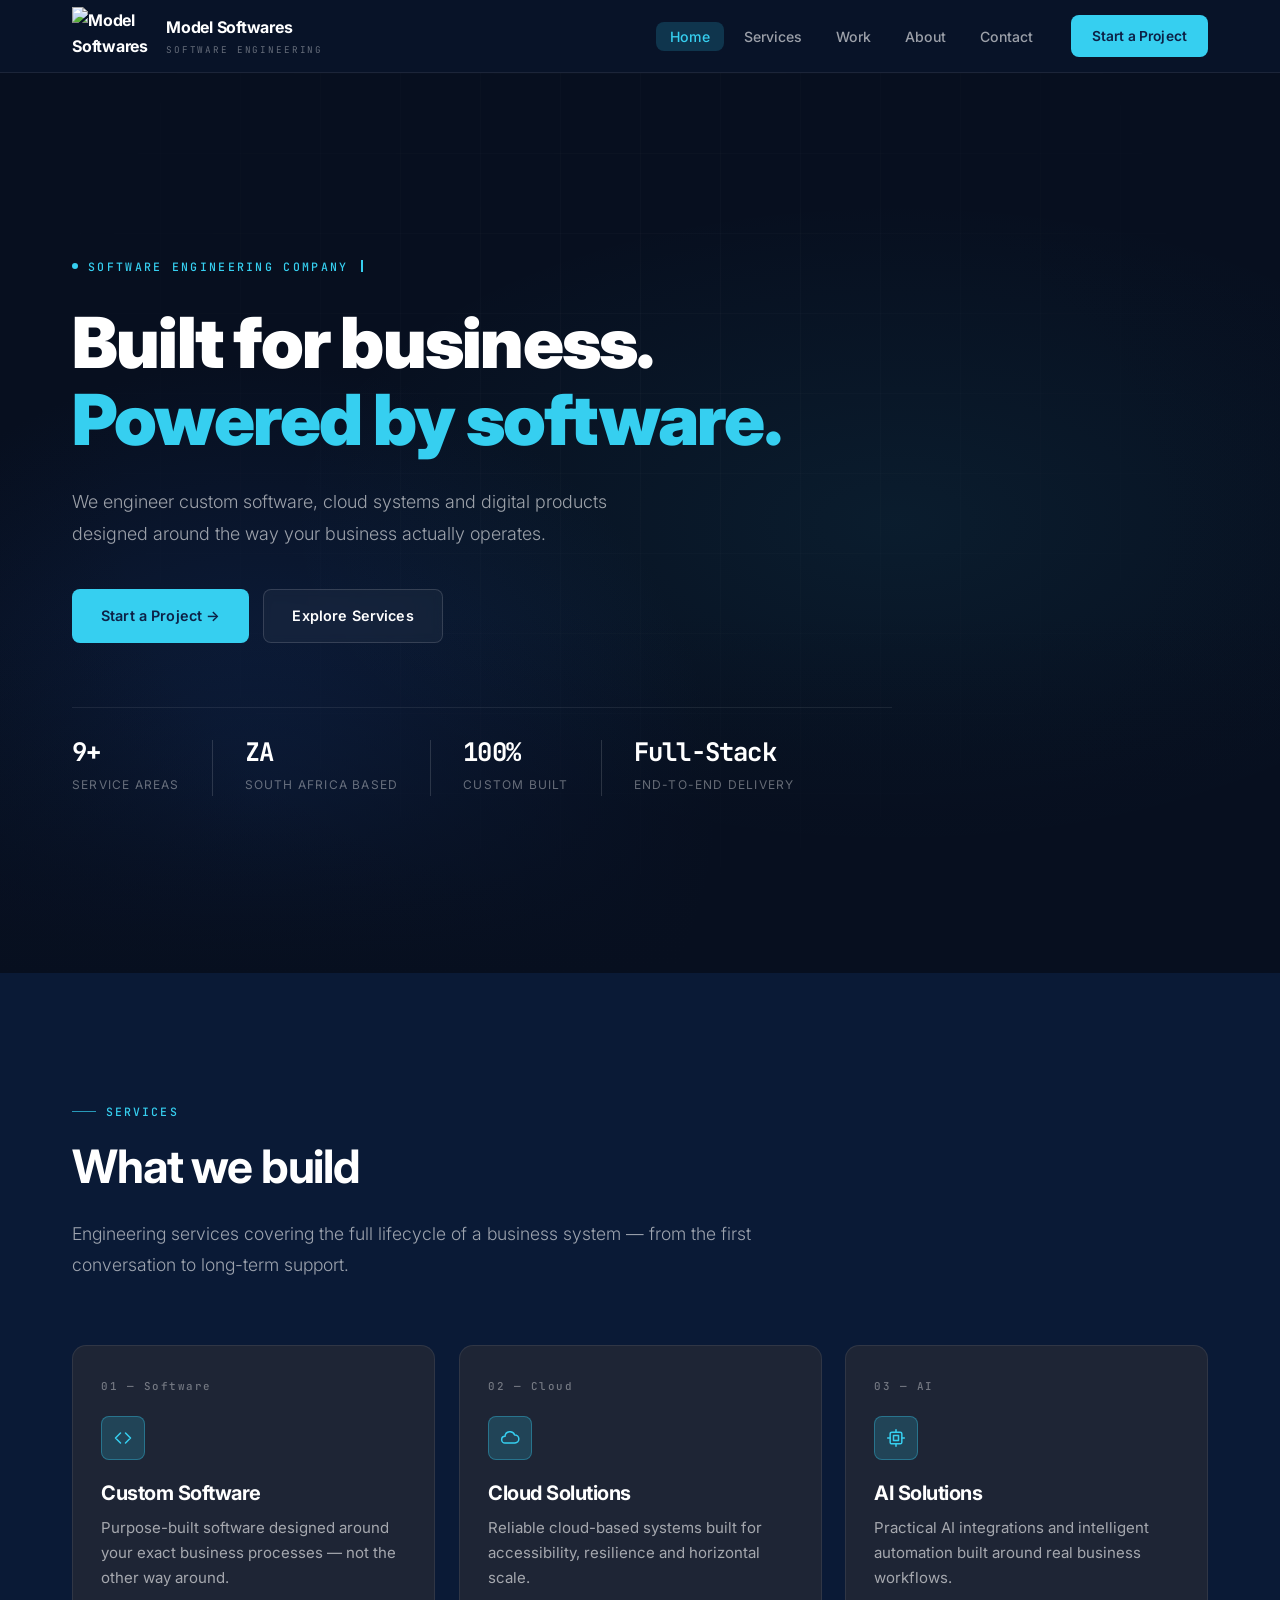
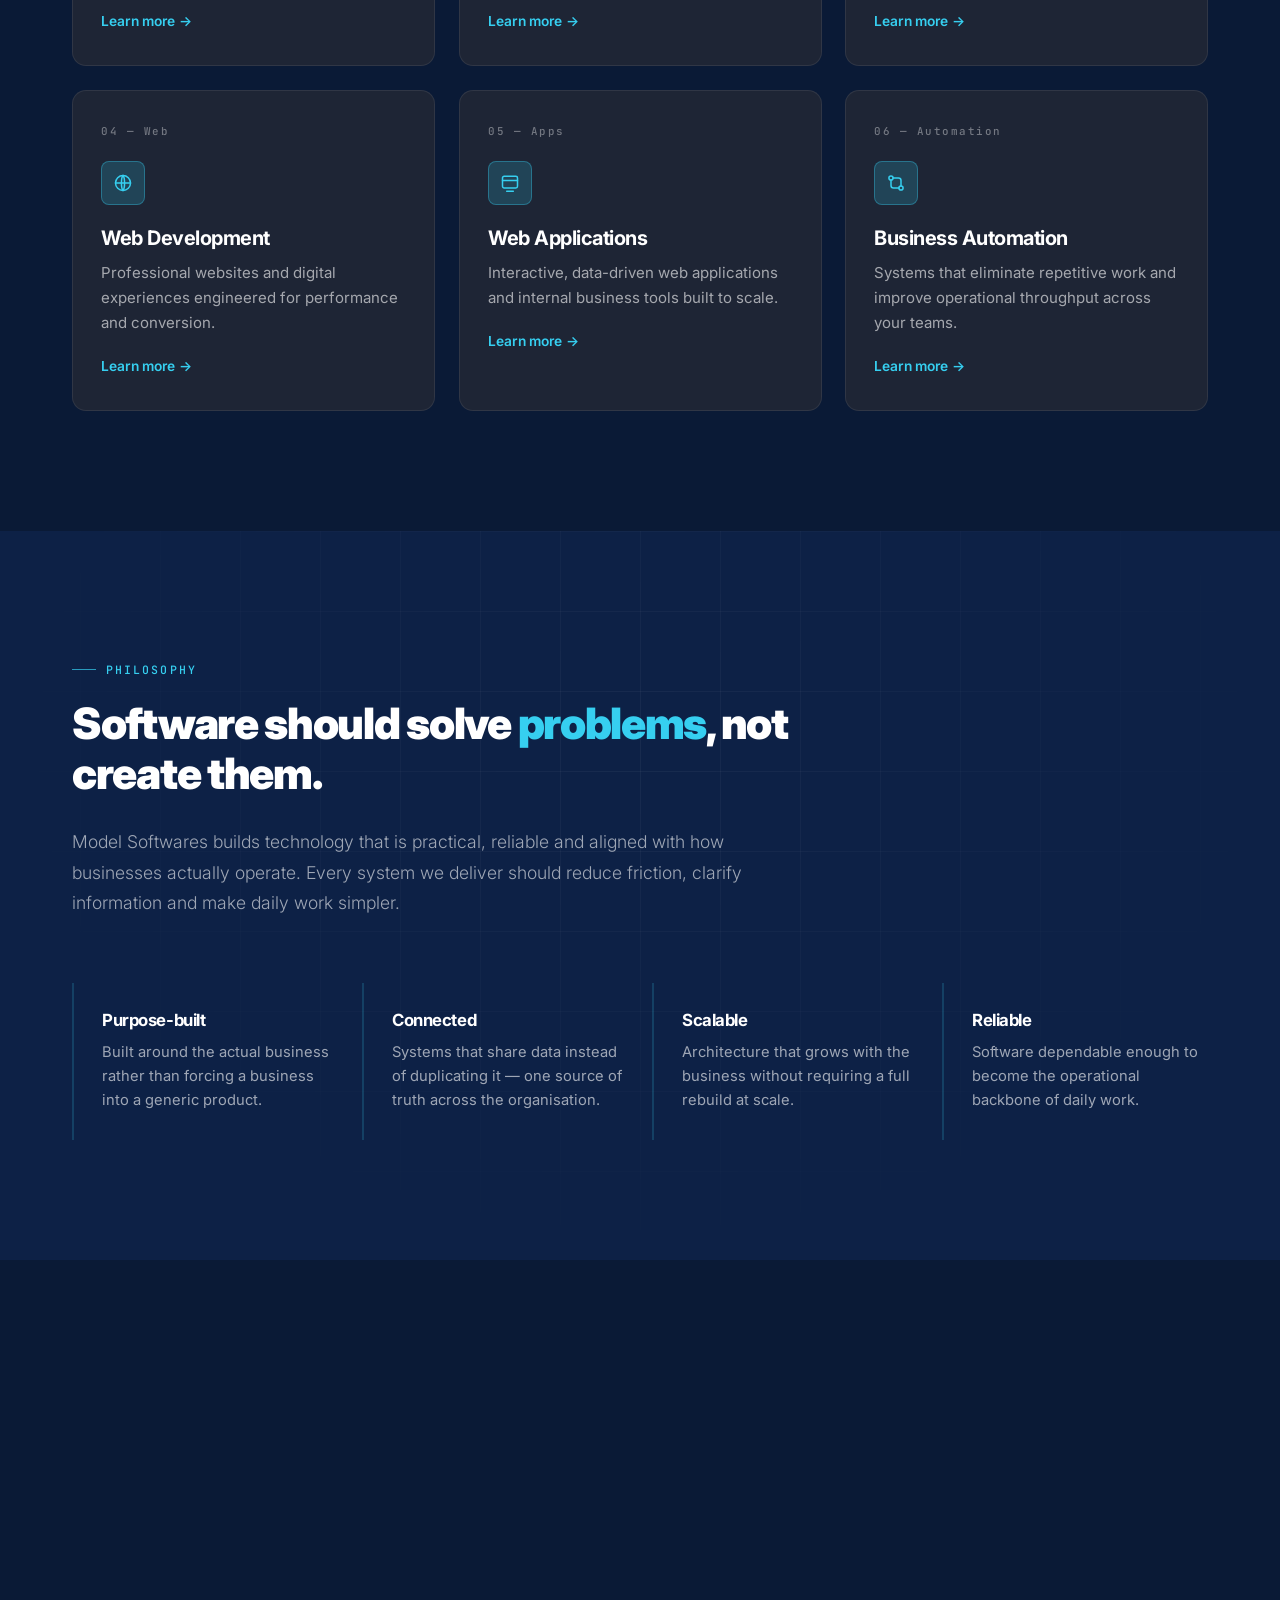
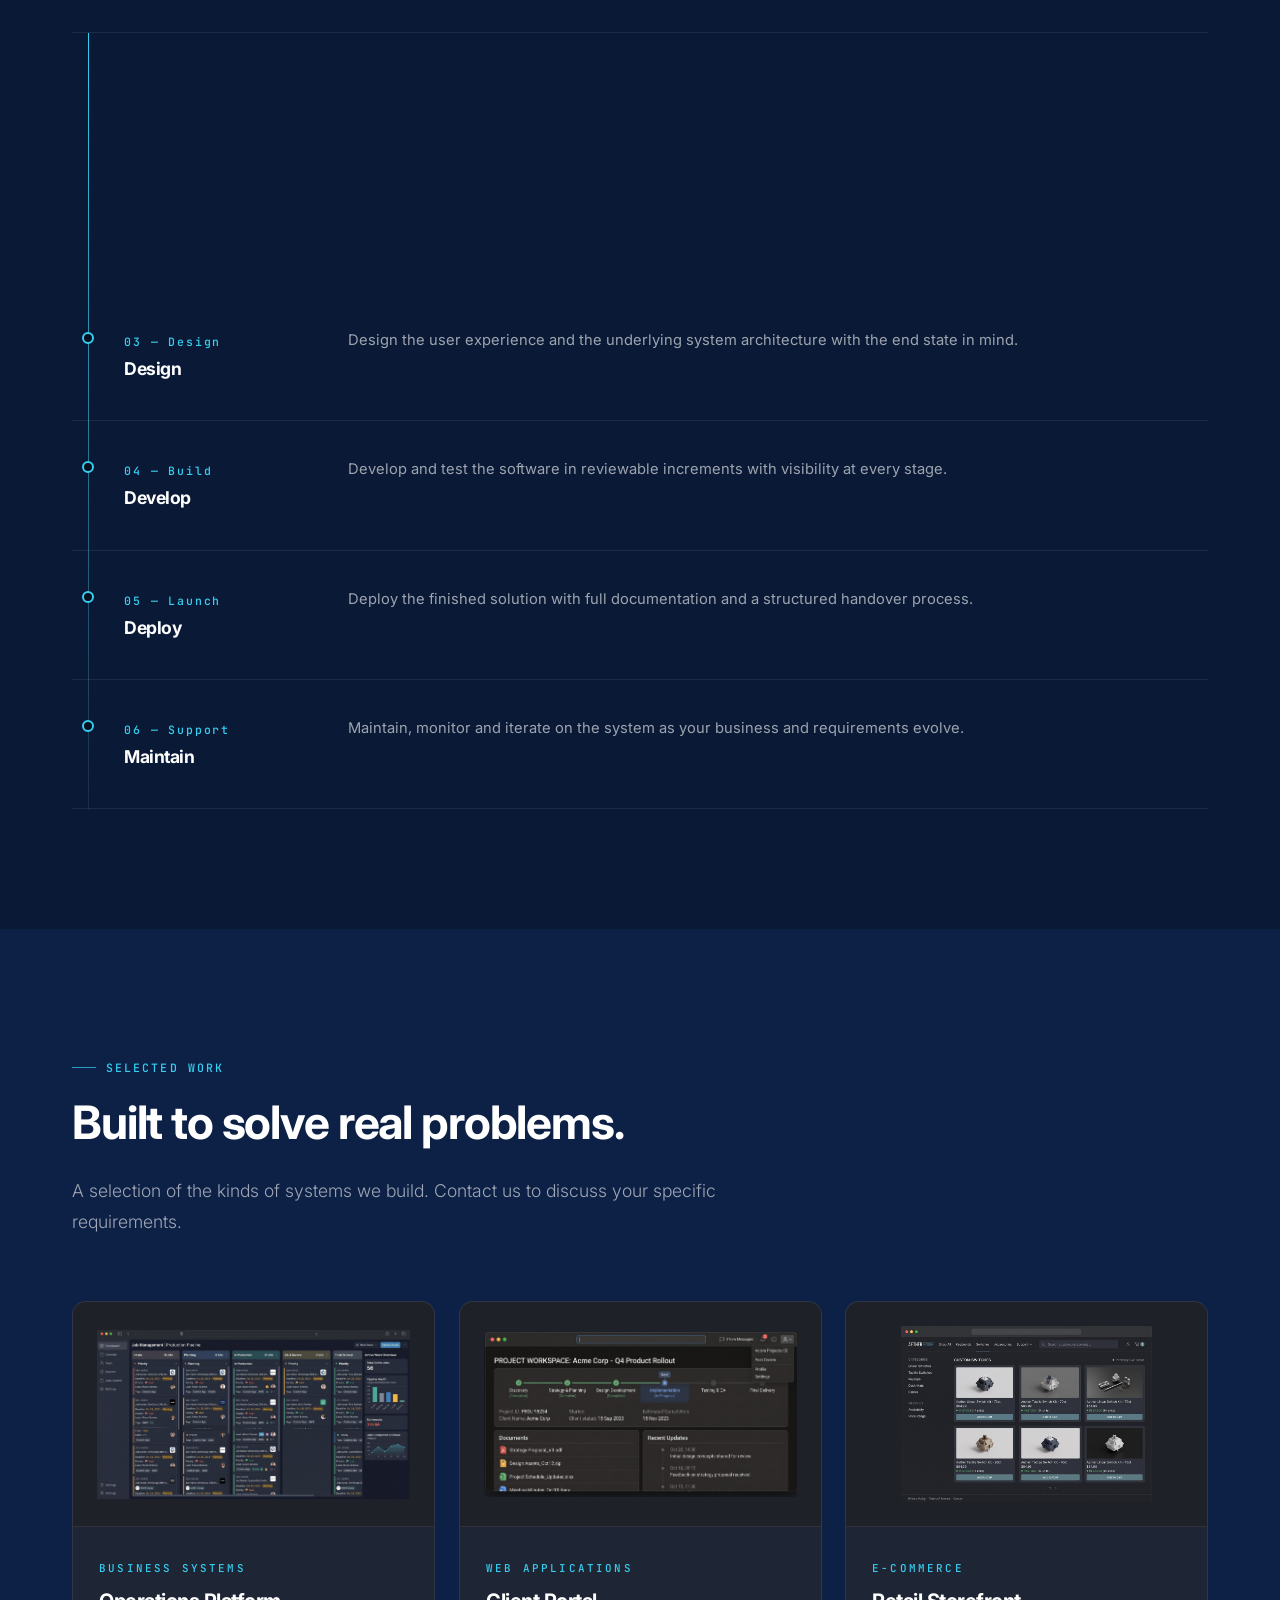
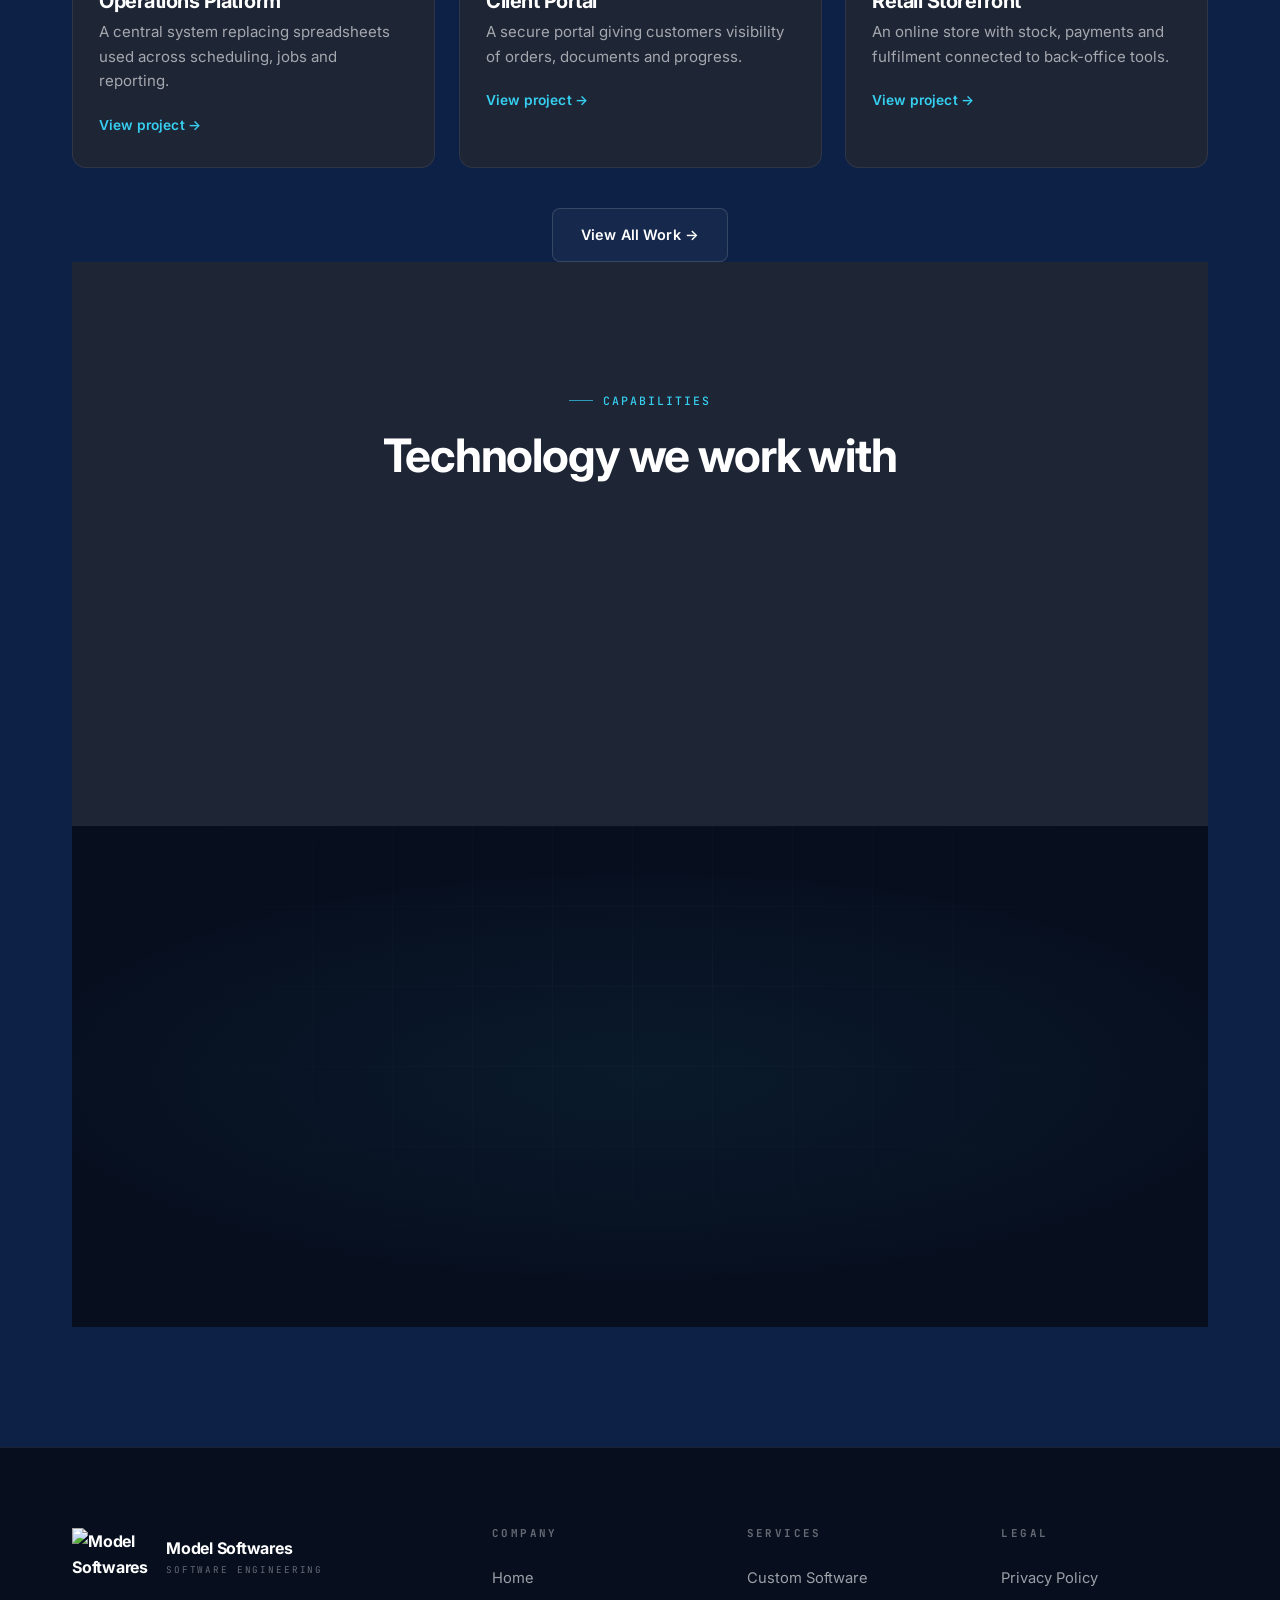
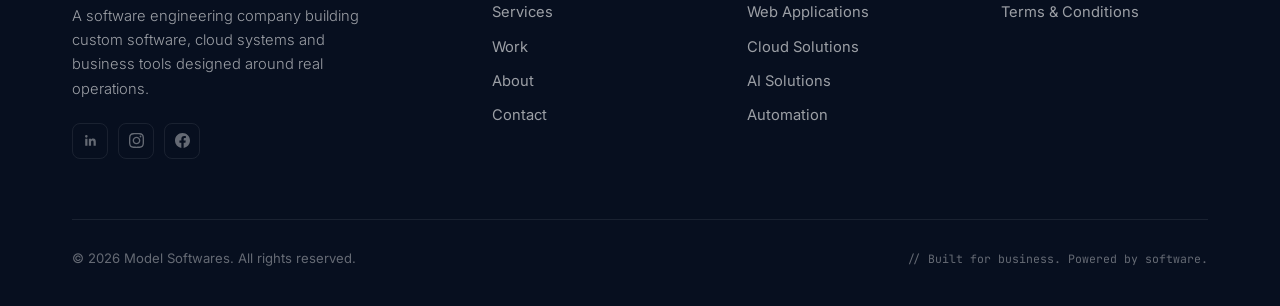
==== commit d1b975b1: "Merge pull request #2 from Wandile-lab/main Update Project Cards" ====
--- a/index.html
+++ b/index.html
@@ -347,6 +347,7 @@
     <!-- ============================================================
        SELECTED WORK
        ============================================================ -->
+
     <section class="section">
       <div class="wrap">
         <div class="section-head reveal">
@@ -361,48 +362,56 @@
           <article class="card project reveal" data-category="business" data-title="Operations Platform"
             data-cat-label="Business Systems"
             data-detail="A central operations system replacing a set of disconnected spreadsheets used across scheduling, job management and internal reporting."
-            data-scope="Scheduling module | Job management | Internal reporting | Staff dashboards | Export tooling">
-            <div class="project__thumb">
-              <img src="images/project-1.svg" alt="Operations dashboard interface" loading="lazy">
+            data-scope="Scheduling module | Job management | Internal reporting | Staff dashboards | Export tooling"
+            data-image="images/operations-platform.jpg">
+            <a href="work.html#operations-platform" class="project__thumb"
+              style="background-color: #1e2128; display: block;">
+              <img src="images/operations-platform.jpg" alt="Operations dashboard interface" loading="lazy"
+                style="object-fit: contain; padding: 1.5rem; width: 100%; height: 100%; box-sizing: border-box;">
               <div class="project__overlay"><span>View Project</span></div>
-            </div>
+            </a>
             <div class="project__body">
               <span class="project__cat">Business Systems</span>
               <h3>Operations Platform</h3>
               <p>A central system replacing spreadsheets used across scheduling, jobs and reporting.</p>
-              <a class="link-more" href="work.html" data-open-project>View project →</a>
+              <a class="link-more" href="work.html#operations-platform">View project →</a>
             </div>
           </article>
 
           <article class="card project reveal" data-category="web-apps" data-title="Client Portal"
             data-cat-label="Web Applications"
             data-detail="A secure portal giving customers real-time visibility of orders, documents and project progress without requiring direct staff involvement."
-            data-scope="Secure authentication | Order tracking | Document storage | Progress timeline | Notifications">
-            <div class="project__thumb">
-              <img src="images/project-2.svg" alt="Client portal interface" loading="lazy">
+            data-scope="Secure authentication | Order tracking | Document storage | Progress timeline | Notifications"
+            data-image="images/client-platform.jpg">
+            <a href="work.html#client-portal" class="project__thumb" style="background-color: #1e2128; display: block;">
+              <img src="images/client-platform.jpg" alt="Client portal interface" loading="lazy"
+                style="object-fit: contain; padding: 1.5rem; width: 100%; height: 100%; box-sizing: border-box;">
               <div class="project__overlay"><span>View Project</span></div>
-            </div>
+            </a>
             <div class="project__body">
               <span class="project__cat">Web Applications</span>
               <h3>Client Portal</h3>
               <p>A secure portal giving customers visibility of orders, documents and progress.</p>
-              <a class="link-more" href="work.html" data-open-project>View project →</a>
+              <a class="link-more" href="work.html#client-portal">View project →</a>
             </div>
           </article>
 
           <article class="card project reveal" data-category="ecommerce" data-title="Retail Storefront"
             data-cat-label="E-commerce"
             data-detail="A fully custom e-commerce storefront with real-time stock management, integrated payments and direct fulfilment connection to back-office tools."
-            data-scope="Product catalogue | Real-time stock | Payment gateway | Fulfilment integration | Order management">
-            <div class="project__thumb">
-              <img src="images/project-3.svg" alt="E-commerce storefront" loading="lazy">
+            data-scope="Product catalogue | Real-time stock | Payment gateway | Fulfilment integration | Order management"
+            data-image="images/retail-store.jpg">
+            <a href="work.html#retail-storefront" class="project__thumb"
+              style="background-color: #1e2128; display: block;">
+              <img src="images/retail-store.jpg" alt="E-commerce storefront" loading="lazy"
+                style="object-fit: contain; padding: 1.5rem; width: 100%; height: 100%; box-sizing: border-box;">
               <div class="project__overlay"><span>View Project</span></div>
-            </div>
+            </a>
             <div class="project__body">
               <span class="project__cat">E-commerce</span>
               <h3>Retail Storefront</h3>
               <p>An online store with stock, payments and fulfilment connected to back-office tools.</p>
-              <a class="link-more" href="work.html" data-open-project>View project →</a>
+              <a class="link-more" href="work.html#retail-storefront">View project →</a>
             </div>
           </article>
 
@@ -411,91 +420,89 @@
         <div style="margin-top: 40px; text-align: center;">
           <a class="btn btn--ghost" href="work.html">View All Work →</a>
         </div>
-      </div>
-    </section>
-
-    <!-- ============================================================
+        <!-- ============================================================
        TECHNOLOGIES
        ============================================================ -->
-    <section class="section section--carbon">
-      <div class="wrap">
-        <div class="section-head section-head--center reveal">
-          <span class="eyebrow">Capabilities</span>
-          <h2>Technology we work with</h2>
-        </div>
-
-        <div class="grid grid--4">
-
-          <div class="tech-col reveal">
-            <h3>Frontend</h3>
-            <div class="tech-tags">
-              <span class="tech-tag">HTML5</span>
-              <span class="tech-tag">CSS3</span>
-              <span class="tech-tag">JavaScript</span>
-              <span class="tech-tag">TypeScript</span>
-              <span class="tech-tag">React</span>
-              <span class="tech-tag">Responsive UI</span>
-              <span class="tech-tag">Accessibility</span>
-            </div>
-          </div>
-
-          <div class="tech-col reveal">
-            <h3>Backend</h3>
-            <div class="tech-tags">
-              <span class="tech-tag">Node.js</span>
-              <span class="tech-tag">REST APIs</span>
-              <span class="tech-tag">GraphQL</span>
-              <span class="tech-tag">Authentication</span>
-              <span class="tech-tag">Microservices</span>
-              <span class="tech-tag">Integrations</span>
-            </div>
-          </div>
-
-          <div class="tech-col reveal">
-            <h3>Cloud</h3>
-            <div class="tech-tags">
-              <span class="tech-tag">AWS</span>
-              <span class="tech-tag">Azure</span>
-              <span class="tech-tag">Managed Hosting</span>
-              <span class="tech-tag">CDN</span>
-              <span class="tech-tag">Serverless</span>
-              <span class="tech-tag">Monitoring</span>
-            </div>
-          </div>
-
-          <div class="tech-col reveal">
-            <h3>Data &amp; AI</h3>
-            <div class="tech-tags">
-              <span class="tech-tag">PostgreSQL</span>
-              <span class="tech-tag">MySQL</span>
-              <span class="tech-tag">Reporting</span>
-              <span class="tech-tag">Document AI</span>
-              <span class="tech-tag">LLM Integration</span>
-              <span class="tech-tag">Automation</span>
-            </div>
-          </div>
-
-        </div>
-      </div>
-    </section>
-
-    <!-- ============================================================
+        <section class="section section--carbon">
+          <div class="wrap">
+            <div class="section-head section-head--center reveal">
+              <span class="eyebrow">Capabilities</span>
+              <h2>Technology we work with</h2>
+            </div>
+
+            <div class="grid grid--4">
+
+              <div class="tech-col reveal">
+                <h3>Frontend</h3>
+                <div class="tech-tags">
+                  <span class="tech-tag">HTML5</span>
+                  <span class="tech-tag">CSS3</span>
+                  <span class="tech-tag">JavaScript</span>
+                  <span class="tech-tag">TypeScript</span>
+                  <span class="tech-tag">React</span>
+                  <span class="tech-tag">Responsive UI</span>
+                  <span class="tech-tag">Accessibility</span>
+                </div>
+              </div>
+
+              <div class="tech-col reveal">
+                <h3>Backend</h3>
+                <div class="tech-tags">
+                  <span class="tech-tag">Node.js</span>
+                  <span class="tech-tag">REST APIs</span>
+                  <span class="tech-tag">GraphQL</span>
+                  <span class="tech-tag">Authentication</span>
+                  <span class="tech-tag">Microservices</span>
+                  <span class="tech-tag">Integrations</span>
+                </div>
+              </div>
+
+              <div class="tech-col reveal">
+                <h3>Cloud</h3>
+                <div class="tech-tags">
+                  <span class="tech-tag">AWS</span>
+                  <span class="tech-tag">Azure</span>
+                  <span class="tech-tag">Managed Hosting</span>
+                  <span class="tech-tag">CDN</span>
+                  <span class="tech-tag">Serverless</span>
+                  <span class="tech-tag">Monitoring</span>
+                </div>
+              </div>
+
+              <div class="tech-col reveal">
+                <h3>Data &amp; AI</h3>
+                <div class="tech-tags">
+                  <span class="tech-tag">PostgreSQL</span>
+                  <span class="tech-tag">MySQL</span>
+                  <span class="tech-tag">Reporting</span>
+                  <span class="tech-tag">Document AI</span>
+                  <span class="tech-tag">LLM Integration</span>
+                  <span class="tech-tag">Automation</span>
+                </div>
+              </div>
+
+            </div>
+          </div>
+        </section>
+
+        <!-- ============================================================
        CTA
        ============================================================ -->
-    <section class="cta">
-      <!-- WebGL particle field — fades in when cta3d.js initialises -->
-      <div class="cta__canvas-wrap" aria-hidden="true"></div>
-      <div class="grid-lines" aria-hidden="true"></div>
-      <div class="wrap">
-        <div class="cta__inner reveal">
-          <span class="eyebrow" style="justify-content: center;">Let's build</span>
-          <h2>Have a problem worth solving?</h2>
-          <p>Tell us what you're building, improving or trying to solve. We'll figure out the right approach together.
-          </p>
-          <a class="btn btn--primary" href="contact.html">Start a Project →</a>
-        </div>
-      </div>
-    </section>
+        <section class="cta">
+          <!-- WebGL particle field — fades in when cta3d.js initialises -->
+          <div class="cta__canvas-wrap" aria-hidden="true"></div>
+          <div class="grid-lines" aria-hidden="true"></div>
+          <div class="wrap">
+            <div class="cta__inner reveal">
+              <span class="eyebrow" style="justify-content: center;">Let's build</span>
+              <h2>Have a problem worth solving?</h2>
+              <p>Tell us what you're building, improving or trying to solve. We'll figure out the right approach
+                together.
+              </p>
+              <a class="btn btn--primary" href="contact.html">Start a Project →</a>
+            </div>
+          </div>
+        </section>
 
   </main>
 
--- a/css/style.css
+++ b/css/style.css
@@ -0,0 +1,2023 @@
+/* ==========================================================================
+   Model Softwares — Premium Design System
+   Palette: Tech Navy / Electric Cyan / Carbon Grey / Pure White
+   Fonts: Inter (body) + JetBrains Mono (accents)
+   ========================================================================== */
+
+@import url('https://fonts.googleapis.com/css2?family=Inter:wght@300;400;500;600;700;900&family=JetBrains+Mono:wght@400;500;700&display=swap');
+
+/* ---------- custom properties ---------- */
+:root {
+  /* Brand palette */
+  --tech-navy: #0d2146;
+  --electric-cyan: #36cff0;
+  --carbon-grey: #1e2535;
+  --pure-white: #ffffff;
+
+  /* Extended palette */
+  --navy-deep: #070f1f;
+  --navy-mid: #0a1a36;
+  --navy-soft: #122c5a;
+  --navy-glass: rgba(13, 33, 70, 0.72);
+  --cyan-dim: rgba(54, 207, 240, 0.18);
+  --cyan-glow: rgba(54, 207, 240, 0.35);
+  --cyan-bright: #5ddaf4;
+  --grey-line: rgba(255, 255, 255, 0.08);
+  --grey-line-mid: rgba(255, 255, 255, 0.14);
+  --text-muted: rgba(255, 255, 255, 0.60);
+  --text-faint: rgba(255, 255, 255, 0.38);
+  --error: #ff6b6b;
+
+  /* Typography */
+  --font: 'Inter', 'Helvetica Neue', Arial, sans-serif;
+  --font-mono: 'JetBrains Mono', 'Fira Code', 'Courier New', monospace;
+
+  /* Layout */
+  --wrap: 1200px;
+  --section-y: 120px;
+  --radius: 8px;
+  --radius-lg: 14px;
+  --radius-xl: 20px;
+
+  /* Shadows */
+  --shadow-sm: 0 4px 16px rgba(0, 0, 0, 0.24);
+  --shadow: 0 16px 40px rgba(0, 0, 0, 0.36);
+  --shadow-lg: 0 32px 64px rgba(0, 0, 0, 0.48);
+  --shadow-cyan: 0 0 32px rgba(54, 207, 240, 0.20);
+
+  /* Transitions */
+  --ease: cubic-bezier(0.25, 0.46, 0.45, 0.94);
+  --ease-out: cubic-bezier(0.16, 1, 0.3, 1);
+  --ease-spring: cubic-bezier(0.34, 1.56, 0.64, 1);
+}
+
+/* ---------- base reset ---------- */
+*,
+*::before,
+*::after {
+  box-sizing: border-box;
+}
+
+html {
+  scroll-behavior: smooth;
+  -webkit-text-size-adjust: 100%;
+}
+
+body {
+  margin: 0;
+  font-family: var(--font);
+  font-size: 16px;
+  line-height: 1.65;
+  color: var(--pure-white);
+  background: var(--tech-navy);
+  -webkit-font-smoothing: antialiased;
+  -moz-osx-font-smoothing: grayscale;
+  overflow-x: hidden;
+}
+
+img {
+  max-width: 100%;
+  display: block;
+}
+
+a {
+  color: var(--electric-cyan);
+  text-decoration: none;
+  transition: color 0.2s var(--ease), opacity 0.2s var(--ease);
+}
+
+a:hover {
+  color: var(--cyan-bright);
+}
+
+h1,
+h2,
+h3,
+h4 {
+  margin: 0 0 0.6em;
+  font-weight: 700;
+  line-height: 1.1;
+  letter-spacing: -0.025em;
+}
+
+h1 {
+  font-size: clamp(2.6rem, 6vw, 4.4rem);
+  font-weight: 900;
+}
+
+h2 {
+  font-size: clamp(2rem, 3.6vw, 3rem);
+}
+
+h3 {
+  font-size: clamp(1.1rem, 1.8vw, 1.25rem);
+}
+
+h4 {
+  font-size: 0.9rem;
+}
+
+p {
+  margin: 0 0 1.1em;
+  color: var(--text-muted);
+}
+
+ul {
+  margin: 0;
+  padding: 0;
+  list-style: none;
+}
+
+/* ---------- scroll progress bar ---------- */
+.scroll-progress {
+  position: fixed;
+  top: 0;
+  left: 0;
+  width: 100%;
+  height: 2px;
+  background: transparent;
+  z-index: 200;
+  transform-origin: left;
+  transform: scaleX(0);
+}
+
+.scroll-progress::after {
+  content: '';
+  position: absolute;
+  inset: 0;
+  background: linear-gradient(90deg, var(--electric-cyan), var(--cyan-bright));
+  box-shadow: 0 0 12px var(--electric-cyan);
+}
+
+/* ---------- layout helpers ---------- */
+.wrap {
+  width: 100%;
+  max-width: var(--wrap);
+  margin: 0 auto;
+  padding: 0 32px;
+}
+
+.section {
+  padding: var(--section-y) 0;
+  position: relative;
+  overflow: hidden;
+}
+
+.section--dark {
+  background: var(--navy-mid);
+}
+
+.section--deeper {
+  background: var(--navy-deep);
+}
+
+.section--carbon {
+  background: var(--carbon-grey);
+}
+
+.section-head {
+  max-width: 720px;
+  margin-bottom: 64px;
+}
+
+.section-head--center {
+  max-width: 640px;
+  margin-left: auto;
+  margin-right: auto;
+  text-align: center;
+}
+
+/* ---------- eyebrow / labels ---------- */
+.eyebrow {
+  display: inline-flex;
+  align-items: center;
+  gap: 10px;
+  margin-bottom: 20px;
+  font-family: var(--font-mono);
+  font-size: 0.72rem;
+  font-weight: 500;
+  letter-spacing: 0.18em;
+  text-transform: uppercase;
+  color: var(--electric-cyan);
+}
+
+.eyebrow::before {
+  content: '';
+  display: block;
+  width: 24px;
+  height: 1px;
+  background: var(--electric-cyan);
+  opacity: 0.7;
+}
+
+.lead {
+  font-size: 1.1rem;
+  font-weight: 300;
+  color: var(--text-muted);
+  line-height: 1.75;
+}
+
+/* ---------- grid system ---------- */
+.grid {
+  display: grid;
+  gap: 24px;
+}
+
+.grid--2 {
+  grid-template-columns: repeat(2, 1fr);
+}
+
+.grid--3 {
+  grid-template-columns: repeat(3, 1fr);
+}
+
+.grid--4 {
+  grid-template-columns: repeat(4, 1fr);
+}
+
+/* ---------- decorative backgrounds ---------- */
+.grid-lines {
+  position: absolute;
+  inset: 0;
+  pointer-events: none;
+  background-image:
+    linear-gradient(var(--grey-line) 1px, transparent 1px),
+    linear-gradient(90deg, var(--grey-line) 1px, transparent 1px);
+  background-size: 80px 80px;
+  opacity: 0.6;
+  mask-image: radial-gradient(ellipse at 50% 30%, #000 0%, transparent 72%);
+}
+
+.noise-overlay {
+  position: absolute;
+  inset: 0;
+  pointer-events: none;
+  opacity: 0.03;
+  background-image: url("data:image/svg+xml,%3Csvg viewBox='0 0 256 256' xmlns='http://www.w3.org/2000/svg'%3E%3Cfilter id='noise'%3E%3CfeTurbulence type='fractalNoise' baseFrequency='0.9' numOctaves='4' stitchTiles='stitch'/%3E%3C/filter%3E%3Crect width='100%25' height='100%25' filter='url(%23noise)'/%3E%3C/svg%3E");
+  background-size: 200px 200px;
+}
+
+/* ---------- buttons ---------- */
+.btn {
+  display: inline-flex;
+  align-items: center;
+  gap: 10px;
+  padding: 14px 28px;
+  border: 1px solid transparent;
+  border-radius: var(--radius);
+  font-family: var(--font);
+  font-size: 0.9rem;
+  font-weight: 600;
+  letter-spacing: 0.01em;
+  cursor: pointer;
+  transition:
+    transform 0.2s var(--ease-spring),
+    background 0.2s var(--ease),
+    border-color 0.2s var(--ease),
+    color 0.2s var(--ease),
+    box-shadow 0.2s var(--ease);
+  position: relative;
+  overflow: hidden;
+  white-space: nowrap;
+}
+
+.btn::after {
+  content: '';
+  position: absolute;
+  inset: 0;
+  background: rgba(255, 255, 255, 0.06);
+  opacity: 0;
+  transition: opacity 0.2s var(--ease);
+}
+
+.btn:hover::after {
+  opacity: 1;
+}
+
+.btn:active {
+  transform: scale(0.97) !important;
+}
+
+.btn--primary {
+  background: var(--electric-cyan);
+  color: var(--tech-navy);
+  box-shadow: 0 0 0 0 var(--cyan-glow);
+}
+
+.btn--primary:hover {
+  background: var(--cyan-bright);
+  color: var(--navy-deep);
+  transform: translateY(-2px);
+  box-shadow: var(--shadow-cyan);
+}
+
+.btn--ghost {
+  border-color: var(--grey-line-mid);
+  color: var(--pure-white);
+  background: rgba(255, 255, 255, 0.04);
+  backdrop-filter: blur(4px);
+}
+
+.btn--ghost:hover {
+  border-color: var(--electric-cyan);
+  color: var(--electric-cyan);
+  transform: translateY(-2px);
+  background: var(--cyan-dim);
+}
+
+.btn--sm {
+  padding: 10px 20px;
+  font-size: 0.84rem;
+}
+
+.link-more {
+  display: inline-flex;
+  align-items: center;
+  gap: 8px;
+  font-size: 0.86rem;
+  font-weight: 600;
+  color: var(--electric-cyan);
+  letter-spacing: 0.01em;
+  transition: gap 0.2s var(--ease), color 0.2s var(--ease);
+}
+
+.link-more:hover {
+  gap: 14px;
+  color: var(--cyan-bright);
+}
+
+/* ---------- header / navigation ---------- */
+.site-header {
+  position: sticky;
+  top: 0;
+  z-index: 100;
+  background: rgba(7, 15, 31, 0.75);
+  border-bottom: 1px solid var(--grey-line);
+  backdrop-filter: blur(16px);
+  -webkit-backdrop-filter: blur(16px);
+  transition: background 0.3s var(--ease), border-color 0.3s var(--ease);
+}
+
+.site-header.scrolled {
+  background: rgba(7, 15, 31, 0.92);
+  border-bottom-color: var(--grey-line-mid);
+}
+
+.nav {
+  display: flex;
+  align-items: center;
+  justify-content: space-between;
+  gap: 24px;
+  height: 72px;
+}
+
+.brand {
+  display: flex;
+  align-items: center;
+  gap: 14px;
+  color: var(--pure-white);
+  font-weight: 700;
+  letter-spacing: -0.015em;
+  flex-shrink: 0;
+}
+
+.brand:hover {
+  color: var(--pure-white);
+}
+
+.brand img {
+  width: 80px;
+  height: auto;
+  object-fit: contain;
+}
+
+.brand span small {
+  display: block;
+  font-family: var(--font-mono);
+  font-size: 0.58rem;
+  font-weight: 400;
+  letter-spacing: 0.2em;
+  text-transform: uppercase;
+  color: var(--text-faint);
+  margin-top: 2px;
+}
+
+.nav-links {
+  display: flex;
+  align-items: center;
+  gap: 6px;
+  margin-left: auto;
+}
+
+.nav-links a {
+  position: relative;
+  padding: 6px 14px;
+  font-size: 0.88rem;
+  font-weight: 500;
+  color: var(--text-muted);
+  border-radius: var(--radius);
+  transition: color 0.2s var(--ease), background 0.2s var(--ease);
+}
+
+.nav-links a:hover {
+  color: var(--pure-white);
+  background: rgba(255, 255, 255, 0.06);
+}
+
+.nav-links a.is-active {
+  color: var(--electric-cyan);
+  background: var(--cyan-dim);
+}
+
+.nav-actions {
+  display: flex;
+  align-items: center;
+  gap: 12px;
+  flex-shrink: 0;
+}
+
+.nav-actions .login {
+  font-size: 0.88rem;
+  font-weight: 500;
+  color: var(--text-muted);
+  padding: 6px 12px;
+  border-radius: var(--radius);
+  transition: color 0.2s var(--ease), background 0.2s var(--ease);
+}
+
+.nav-actions .login:hover {
+  color: var(--pure-white);
+  background: rgba(255, 255, 255, 0.06);
+}
+
+.nav-actions .btn {
+  padding: 9px 20px;
+  font-size: 0.86rem;
+}
+
+.nav-toggle {
+  display: none;
+  width: 40px;
+  height: 36px;
+  padding: 8px;
+  background: transparent;
+  border: 1px solid var(--grey-line-mid);
+  border-radius: var(--radius);
+  cursor: pointer;
+  flex-direction: column;
+  justify-content: space-between;
+  flex-shrink: 0;
+}
+
+.nav-toggle span {
+  display: block;
+  height: 1.5px;
+  background: var(--pure-white);
+  border-radius: 2px;
+  transition: transform 0.28s var(--ease), opacity 0.2s var(--ease);
+}
+
+.nav-toggle[aria-expanded="true"] span:nth-child(1) {
+  transform: translateY(8px) rotate(45deg);
+}
+
+.nav-toggle[aria-expanded="true"] span:nth-child(2) {
+  opacity: 0;
+  transform: scaleX(0);
+}
+
+.nav-toggle[aria-expanded="true"] span:nth-child(3) {
+  transform: translateY(-8px) rotate(-45deg);
+}
+
+.mobile-menu {
+  display: none;
+  overflow: hidden;
+  max-height: 0;
+  border-top: 1px solid transparent;
+  background: rgba(7, 15, 31, 0.97);
+  transition: max-height 0.4s var(--ease-out), border-color 0.3s var(--ease);
+  backdrop-filter: blur(16px);
+}
+
+.mobile-menu.is-open {
+  max-height: 500px;
+  border-top-color: var(--grey-line);
+}
+
+.mobile-menu ul {
+  padding: 16px 24px 24px;
+}
+
+.mobile-menu li+li {
+  border-top: 1px solid var(--grey-line);
+}
+
+.mobile-menu a {
+  display: block;
+  padding: 14px 0;
+  color: var(--text-muted);
+  font-size: 0.96rem;
+  font-weight: 500;
+  transition: color 0.2s var(--ease);
+}
+
+.mobile-menu a:hover,
+.mobile-menu a.is-active {
+  color: var(--electric-cyan);
+}
+
+.mobile-menu .wrap {
+  padding-bottom: 24px;
+}
+
+.mobile-menu .btn {
+  width: 100%;
+  justify-content: center;
+  margin-top: 16px;
+}
+
+/* ---------- hero ---------- */
+.hero {
+  position: relative;
+  min-height: 100svh;
+  display: flex;
+  align-items: center;
+  background: var(--navy-deep);
+  overflow: hidden;
+}
+
+.hero__canvas-wrap {
+  position: absolute;
+  inset: 0;
+  z-index: 0;
+}
+
+.hero__canvas-wrap canvas {
+  display: block;
+  width: 100%;
+  height: 100%;
+}
+
+/* Static fallback gradient (shown when 3D not loaded or not supported) */
+.hero__fallback {
+  position: absolute;
+  inset: 0;
+  background:
+    radial-gradient(ellipse 80% 60% at 70% 50%, rgba(54, 207, 240, 0.07) 0%, transparent 60%),
+    radial-gradient(ellipse 60% 80% at 20% 80%, rgba(18, 44, 90, 0.6) 0%, transparent 60%);
+  z-index: 0;
+}
+
+.hero__vignette {
+  position: absolute;
+  inset: 0;
+  z-index: 1;
+  pointer-events: none;
+  background:
+    radial-gradient(ellipse 100% 100% at 50% 50%, transparent 40%, var(--navy-deep) 100%),
+    linear-gradient(to bottom, transparent 60%, var(--navy-deep) 100%);
+}
+
+.hero .grid-lines {
+  z-index: 1;
+  opacity: 0.3;
+}
+
+.hero .wrap {
+  position: relative;
+  z-index: 2;
+  padding-top: 80px;
+  padding-bottom: 80px;
+}
+
+.hero__inner {
+  max-width: 820px;
+}
+
+.hero__eyebrow {
+  display: inline-flex;
+  align-items: center;
+  gap: 10px;
+  margin-bottom: 28px;
+  font-family: var(--font-mono);
+  font-size: 0.72rem;
+  font-weight: 500;
+  letter-spacing: 0.2em;
+  text-transform: uppercase;
+  color: var(--electric-cyan);
+  opacity: 0;
+  transform: translateY(12px);
+  transition: opacity 0.6s var(--ease-out), transform 0.6s var(--ease-out);
+}
+
+.hero__eyebrow.is-visible {
+  opacity: 1;
+  transform: none;
+}
+
+.hero__eyebrow-dot {
+  display: inline-block;
+  width: 6px;
+  height: 6px;
+  border-radius: 50%;
+  background: var(--electric-cyan);
+  animation: pulse-dot 2s ease-in-out infinite;
+}
+
+@keyframes pulse-dot {
+
+  0%,
+  100% {
+    opacity: 1;
+    transform: scale(1);
+  }
+
+  50% {
+    opacity: 0.4;
+    transform: scale(0.6);
+  }
+}
+
+.hero__cursor {
+  display: inline-block;
+  width: 2px;
+  height: 1em;
+  background: var(--electric-cyan);
+  margin-left: 2px;
+  vertical-align: middle;
+  animation: blink-cursor 1s step-end infinite;
+}
+
+@keyframes blink-cursor {
+
+  0%,
+  100% {
+    opacity: 1;
+  }
+
+  50% {
+    opacity: 0;
+  }
+}
+
+.hero h1 {
+  margin-bottom: 28px;
+  opacity: 0;
+  transform: translateY(20px);
+  transition: opacity 0.7s var(--ease-out) 0.1s, transform 0.7s var(--ease-out) 0.1s;
+}
+
+.hero h1.is-visible {
+  opacity: 1;
+  transform: none;
+}
+
+.hero h1 .accent {
+  color: var(--electric-cyan);
+}
+
+.hero__sub {
+  max-width: 560px;
+  font-size: 1.12rem;
+  font-weight: 300;
+  line-height: 1.75;
+  color: var(--text-muted);
+  margin-bottom: 40px;
+  opacity: 0;
+  transform: translateY(16px);
+  transition: opacity 0.7s var(--ease-out) 0.2s, transform 0.7s var(--ease-out) 0.2s;
+}
+
+.hero__sub.is-visible {
+  opacity: 1;
+  transform: none;
+}
+
+.hero__cta {
+  display: flex;
+  flex-wrap: wrap;
+  gap: 14px;
+  margin-bottom: 64px;
+  opacity: 0;
+  transform: translateY(14px);
+  transition: opacity 0.6s var(--ease-out) 0.32s, transform 0.6s var(--ease-out) 0.32s;
+}
+
+.hero__cta.is-visible {
+  opacity: 1;
+  transform: none;
+}
+
+.hero__meta {
+  display: flex;
+  flex-wrap: wrap;
+  gap: 0;
+  padding-top: 32px;
+  border-top: 1px solid var(--grey-line);
+  opacity: 0;
+  transform: translateY(10px);
+  transition: opacity 0.6s var(--ease-out) 0.44s, transform 0.6s var(--ease-out) 0.44s;
+}
+
+.hero__meta.is-visible {
+  opacity: 1;
+  transform: none;
+}
+
+.hero__meta-item {
+  padding: 0 32px 0 0;
+}
+
+.hero__meta-item+.hero__meta-item {
+  padding-left: 32px;
+  border-left: 1px solid var(--grey-line-mid);
+}
+
+.hero__meta-item strong {
+  display: block;
+  font-family: var(--font-mono);
+  font-size: 1.6rem;
+  font-weight: 700;
+  color: var(--pure-white);
+  letter-spacing: -0.03em;
+  line-height: 1;
+  margin-bottom: 4px;
+}
+
+.hero__meta-item span {
+  font-size: 0.75rem;
+  font-weight: 400;
+  letter-spacing: 0.1em;
+  text-transform: uppercase;
+  color: var(--text-faint);
+}
+
+/* ---------- page hero (inner pages) ---------- */
+.page-hero {
+  position: relative;
+  padding: 100px 0 80px;
+  background: var(--navy-deep);
+  border-bottom: 1px solid var(--grey-line);
+  overflow: hidden;
+}
+
+.page-hero .grid-lines {
+  opacity: 0.4;
+}
+
+.page-hero__inner {
+  position: relative;
+  z-index: 2;
+  max-width: 740px;
+}
+
+.page-hero__inner .eyebrow {
+  margin-bottom: 16px;
+}
+
+.page-hero h1 {
+  font-size: clamp(2.2rem, 5vw, 3.6rem);
+  margin-bottom: 20px;
+}
+
+.page-hero p {
+  font-size: 1.08rem;
+  font-weight: 300;
+  max-width: 560px;
+}
+
+/* ---------- cards ---------- */
+.card {
+  position: relative;
+  padding: 32px 28px;
+  background: var(--carbon-grey);
+  border: 1px solid var(--grey-line);
+  border-radius: var(--radius-lg);
+  transition:
+    transform 0.3s var(--ease-spring),
+    border-color 0.3s var(--ease),
+    box-shadow 0.3s var(--ease);
+  overflow: hidden;
+}
+
+.card::before {
+  content: '';
+  position: absolute;
+  top: 0;
+  left: 0;
+  right: 0;
+  height: 1px;
+  background: linear-gradient(90deg, transparent, var(--electric-cyan), transparent);
+  opacity: 0;
+  transition: opacity 0.3s var(--ease);
+}
+
+.card:hover {
+  transform: translateY(-5px);
+  border-color: rgba(54, 207, 240, 0.25);
+  box-shadow: var(--shadow), 0 0 40px rgba(54, 207, 240, 0.06);
+}
+
+.card:hover::before {
+  opacity: 1;
+}
+
+.card p {
+  font-size: 0.94rem;
+}
+
+/* Card sweep effect */
+.card::after {
+  content: '';
+  position: absolute;
+  inset: 0;
+  background: linear-gradient(135deg, rgba(54, 207, 240, 0.04) 0%, transparent 60%);
+  opacity: 0;
+  transition: opacity 0.4s var(--ease);
+  pointer-events: none;
+}
+
+.card:hover::after {
+  opacity: 1;
+}
+
+/* Service card specifics */
+.card__num {
+  font-family: var(--font-mono);
+  font-size: 0.68rem;
+  font-weight: 500;
+  letter-spacing: 0.14em;
+  color: var(--text-faint);
+  margin-bottom: 20px;
+}
+
+.card__icon {
+  display: flex;
+  align-items: center;
+  justify-content: center;
+  width: 44px;
+  height: 44px;
+  margin-bottom: 22px;
+  border: 1px solid var(--cyan-glow);
+  border-radius: var(--radius);
+  color: var(--electric-cyan);
+  background: var(--cyan-dim);
+  transition: background 0.3s var(--ease), border-color 0.3s var(--ease), box-shadow 0.3s var(--ease);
+}
+
+.card:hover .card__icon {
+  background: rgba(54, 207, 240, 0.22);
+  border-color: var(--electric-cyan);
+  box-shadow: 0 0 20px rgba(54, 207, 240, 0.2);
+}
+
+.card__icon svg {
+  width: 20px;
+  height: 20px;
+}
+
+/* ---------- philosophy ---------- */
+.philosophy__quote {
+  font-size: clamp(1.8rem, 3.4vw, 2.7rem);
+  font-weight: 900;
+  line-height: 1.15;
+  letter-spacing: -0.03em;
+  margin-bottom: 28px;
+  max-width: 780px;
+}
+
+.philosophy__quote .accent {
+  color: var(--electric-cyan);
+}
+
+.principle {
+  padding: 28px 0 28px 28px;
+  border-left: 2px solid var(--cyan-dim);
+  transition: border-color 0.3s var(--ease);
+}
+
+.principle:hover {
+  border-left-color: var(--electric-cyan);
+}
+
+.principle h3 {
+  margin-bottom: 10px;
+  font-size: 1.05rem;
+}
+
+.principle p {
+  margin: 0;
+  font-size: 0.92rem;
+}
+
+/* ---------- process ---------- */
+.process {
+  position: relative;
+  border-top: 1px solid var(--grey-line);
+}
+
+/* Animated line between steps */
+.process__line {
+  position: absolute;
+  left: 16px;
+  top: 0;
+  bottom: 0;
+  width: 1px;
+  background: var(--grey-line);
+  pointer-events: none;
+}
+
+.process__line-fill {
+  position: absolute;
+  top: 0;
+  left: 0;
+  width: 100%;
+  background: linear-gradient(to bottom, var(--electric-cyan), transparent);
+  height: 0%;
+  transition: height 1.2s var(--ease-out);
+}
+
+.process__item {
+  position: relative;
+  padding: 36px 0 36px 52px;
+  border-bottom: 1px solid var(--grey-line);
+  display: grid;
+  grid-template-columns: 200px 1fr;
+  align-items: start;
+  gap: 24px;
+  transition: background 0.3s var(--ease);
+}
+
+.process__item:hover {
+  background: rgba(255, 255, 255, 0.015);
+}
+
+.process__dot {
+  position: absolute;
+  left: 10px;
+  top: 40px;
+  width: 12px;
+  height: 12px;
+  border-radius: 50%;
+  border: 2px solid var(--electric-cyan);
+  background: var(--navy-deep);
+  transition: background 0.3s var(--ease), box-shadow 0.3s var(--ease);
+}
+
+.process__item:hover .process__dot {
+  background: var(--electric-cyan);
+  box-shadow: 0 0 16px var(--electric-cyan);
+}
+
+.process__label {
+  padding-top: 4px;
+}
+
+.process__num {
+  display: block;
+  font-family: var(--font-mono);
+  font-size: 0.72rem;
+  font-weight: 500;
+  letter-spacing: 0.16em;
+  color: var(--electric-cyan);
+  margin-bottom: 8px;
+}
+
+.process__item h3 {
+  margin: 0 0 6px;
+  font-size: 1.1rem;
+}
+
+.process__item p {
+  margin: 0;
+  font-size: 0.92rem;
+}
+
+/* ---------- work / projects ---------- */
+.project {
+  overflow: hidden;
+  padding: 0;
+  background: var(--carbon-grey);
+  cursor: pointer;
+}
+
+.project__thumb {
+  aspect-ratio: 16 / 10;
+  background: var(--navy-mid);
+  border-bottom: 1px solid var(--grey-line);
+  overflow: hidden;
+  position: relative;
+}
+
+.project__thumb img {
+  width: 100%;
+  height: 100%;
+  object-fit: cover;
+  transition: transform 0.5s var(--ease);
+}
+
+/* Hover overlay */
+.project__overlay {
+  position: absolute;
+  inset: 0;
+  background: rgba(7, 15, 31, 0.82);
+  backdrop-filter: blur(2px);
+  display: flex;
+  align-items: center;
+  justify-content: center;
+  opacity: 0;
+  transition: opacity 0.35s var(--ease);
+}
+
+.project__overlay span {
+  font-family: var(--font-mono);
+  font-size: 0.78rem;
+  font-weight: 500;
+  letter-spacing: 0.16em;
+  text-transform: uppercase;
+  color: var(--electric-cyan);
+  border: 1px solid var(--cyan-glow);
+  padding: 8px 18px;
+  border-radius: var(--radius);
+  transform: translateY(8px);
+  transition: all 0.35s var(--ease-spring);
+}
+
+
+.project__overlay span:hover {
+  color: var(--electric-cyan);
+  box-shadow: 0 0 15px var(--cyan-glow);
+  transform: scale(1.05) translateY(0);
+}
+
+.project:hover .project__thumb img {
+  transform: scale(1.06);
+}
+
+.project:hover .project__overlay {
+  opacity: 1;
+}
+
+/* Keeps the button in its correct position when the card is hovered */
+.project:hover .project__overlay span {
+  transform: scale(1) translateY(0);
+}
+
+/* Make sure the direct hover scale overrides the card hover transform */
+.project:hover .project__overlay span:hover {
+  transform: scale(1.05) translateY(0);
+}
+
+.project__body {
+  padding: 26px 26px 30px;
+}
+
+.project__cat {
+  font-family: var(--font-mono);
+  font-size: 0.68rem;
+  font-weight: 500;
+  letter-spacing: 0.2em;
+  text-transform: uppercase;
+  color: var(--electric-cyan);
+}
+
+.project__body h3 {
+  margin: 10px 0 8px;
+}
+
+.filters {
+  display: flex;
+  flex-wrap: wrap;
+  gap: 8px;
+  margin-bottom: 48px;
+}
+
+.filter {
+  padding: 8px 18px;
+  font-family: var(--font-mono);
+  font-size: 0.76rem;
+  font-weight: 500;
+  letter-spacing: 0.08em;
+  color: var(--text-muted);
+  background: rgba(255, 255, 255, 0.04);
+  border: 1px solid var(--grey-line);
+  border-radius: 100px;
+  cursor: pointer;
+  transition: all 0.2s var(--ease);
+}
+
+.filter:hover {
+  border-color: var(--electric-cyan);
+  color: var(--electric-cyan);
+  background: var(--cyan-dim);
+}
+
+.filter.is-active {
+  background: var(--electric-cyan);
+  border-color: var(--electric-cyan);
+  color: var(--tech-navy);
+  font-weight: 700;
+  box-shadow: 0 0 16px rgba(54, 207, 240, 0.3);
+}
+
+.project[hidden] {
+  display: none;
+}
+
+/* Project detail panel */
+.project-detail {
+  display: none;
+  margin-top: 40px;
+  padding: 40px;
+  background: var(--carbon-grey);
+  border: 1px solid var(--grey-line);
+  border-radius: var(--radius-xl);
+  animation: slide-down 0.4s var(--ease-out);
+}
+
+@keyframes slide-down {
+  from {
+    opacity: 0;
+    transform: translateY(-16px);
+  }
+
+  to {
+    opacity: 1;
+    transform: none;
+  }
+}
+
+.project-detail.is-open {
+  display: block;
+}
+
+.project-detail__close {
+  float: right;
+  padding: 7px 16px;
+  font-family: var(--font-mono);
+  font-size: 0.76rem;
+  color: var(--text-muted);
+  background: transparent;
+  border: 1px solid var(--grey-line);
+  border-radius: var(--radius);
+  cursor: pointer;
+  transition: all 0.2s var(--ease);
+}
+
+.project-detail__close:hover {
+  color: var(--pure-white);
+  border-color: var(--grey-line-mid);
+}
+
+.project-detail h3 {
+  margin-bottom: 4px;
+  font-size: 1.4rem;
+}
+
+.project-detail__cat {
+  font-family: var(--font-mono);
+  font-size: 0.72rem;
+  letter-spacing: 0.16em;
+  text-transform: uppercase;
+  color: var(--electric-cyan);
+  display: block;
+  margin-bottom: 20px;
+}
+
+.project-detail__scope-label {
+  font-family: var(--font-mono);
+  font-size: 0.68rem;
+  letter-spacing: 0.16em;
+  text-transform: uppercase;
+  color: var(--text-faint);
+  display: block;
+  margin: 20px 0 10px;
+}
+
+.project-detail__scope li {
+  padding: 5px 0 5px 18px;
+  font-size: 0.92rem;
+  color: var(--text-muted);
+  position: relative;
+}
+
+.project-detail__scope li::before {
+  content: '';
+  position: absolute;
+  left: 0;
+  top: 13px;
+  width: 6px;
+  height: 6px;
+  border: 1px solid var(--electric-cyan);
+  transform: rotate(45deg);
+}
+
+/* ---------- technologies ---------- */
+.tech-col h3 {
+  font-family: var(--font-mono);
+  font-size: 0.68rem;
+  letter-spacing: 0.22em;
+  text-transform: uppercase;
+  color: var(--electric-cyan);
+  margin-bottom: 18px;
+  padding-bottom: 14px;
+  border-bottom: 1px solid var(--grey-line);
+}
+
+.tech-tags {
+  display: flex;
+  flex-wrap: wrap;
+  gap: 8px;
+}
+
+.tech-tag {
+  display: inline-block;
+  padding: 6px 12px;
+  font-family: var(--font-mono);
+  font-size: 0.74rem;
+  font-weight: 400;
+  color: var(--text-muted);
+  background: rgba(255, 255, 255, 0.04);
+  border: 1px solid var(--grey-line);
+  border-radius: 4px;
+  transition: all 0.2s var(--ease);
+  cursor: default;
+}
+
+.tech-tag:hover {
+  color: var(--electric-cyan);
+  border-color: var(--cyan-glow);
+  background: var(--cyan-dim);
+}
+
+/* ---------- service blocks (services page) ---------- */
+.service-block {
+  display: grid;
+  grid-template-columns: 1fr 1fr;
+  gap: 56px;
+  padding: 64px 0;
+  border-top: 1px solid var(--grey-line);
+  align-items: start;
+}
+
+.service-block:last-of-type {
+  border-bottom: 1px solid var(--grey-line);
+}
+
+.service-block__head {}
+
+.service-block h2 {
+  font-size: clamp(1.5rem, 2.6vw, 2rem);
+  margin-bottom: 16px;
+}
+
+.checklist {
+  margin-top: 24px;
+}
+
+.checklist li {
+  position: relative;
+  padding: 7px 0 7px 26px;
+  font-size: 0.92rem;
+  color: var(--text-muted);
+  border-bottom: 1px solid var(--grey-line);
+  transition: color 0.2s var(--ease), padding-left 0.2s var(--ease);
+}
+
+.checklist li:first-child {
+  border-top: 1px solid var(--grey-line);
+}
+
+.checklist li::before {
+  content: '';
+  position: absolute;
+  left: 4px;
+  top: 16px;
+  width: 7px;
+  height: 7px;
+  border: 1px solid var(--electric-cyan);
+  transform: rotate(45deg);
+  transition: background 0.2s var(--ease);
+}
+
+.checklist li.is-visible::before {
+  background: var(--cyan-dim);
+}
+
+.value-note {
+  margin-top: 28px;
+  padding: 20px 22px;
+  background: rgba(54, 207, 240, 0.05);
+  border-left: 2px solid var(--electric-cyan);
+  border-radius: 0 var(--radius) var(--radius) 0;
+}
+
+.value-note p {
+  margin: 0;
+  font-size: 0.92rem;
+}
+
+/* ---------- CTA section ---------- */
+.cta {
+  position: relative;
+  padding: 120px 0;
+  background: var(--navy-deep);
+  overflow: hidden;
+  text-align: center;
+}
+
+.cta::before {
+  content: '';
+  position: absolute;
+  inset: 0;
+  background: radial-gradient(ellipse 80% 60% at 50% 50%, rgba(54, 207, 240, 0.06) 0%, transparent 70%);
+  animation: aurora-pulse 8s ease-in-out infinite;
+}
+
+@keyframes aurora-pulse {
+
+  0%,
+  100% {
+    opacity: 0.6;
+    transform: scale(1);
+  }
+
+  50% {
+    opacity: 1;
+    transform: scale(1.1);
+  }
+}
+
+.cta .grid-lines {
+  opacity: 0.3;
+}
+
+.cta__inner {
+  position: relative;
+  z-index: 2;
+  max-width: 660px;
+  margin: 0 auto;
+}
+
+.cta__inner h2 {
+  margin-bottom: 16px;
+}
+
+.cta__inner p {
+  margin-bottom: 36px;
+  font-size: 1.06rem;
+}
+
+/* ---------- contact ---------- */
+.contact-layout {
+  display: grid;
+  grid-template-columns: 1fr 1.4fr;
+  gap: 64px;
+  align-items: start;
+}
+
+.form {
+  padding: 40px;
+  background: var(--carbon-grey);
+  border: 1px solid var(--grey-line);
+  border-radius: var(--radius-xl);
+}
+
+.field {
+  margin-bottom: 22px;
+  position: relative;
+}
+
+.field label {
+  display: block;
+  margin-bottom: 9px;
+  font-family: var(--font-mono);
+  font-size: 0.72rem;
+  font-weight: 500;
+  letter-spacing: 0.14em;
+  text-transform: uppercase;
+  color: var(--text-faint);
+  transition: color 0.2s var(--ease);
+}
+
+.field:focus-within label {
+  color: var(--electric-cyan);
+}
+
+.field input,
+.field select,
+.field textarea {
+  width: 100%;
+  padding: 13px 16px;
+  font-family: var(--font);
+  font-size: 0.94rem;
+  color: var(--pure-white);
+  background: rgba(0, 0, 0, 0.28);
+  border: 1px solid var(--grey-line-mid);
+  border-radius: var(--radius);
+  transition: border-color 0.2s var(--ease), box-shadow 0.2s var(--ease);
+  -webkit-appearance: none;
+}
+
+.field textarea {
+  min-height: 150px;
+  resize: vertical;
+}
+
+.field input:focus,
+.field select:focus,
+.field textarea:focus {
+  outline: none;
+  border-color: var(--electric-cyan);
+  box-shadow: 0 0 0 3px rgba(54, 207, 240, 0.12);
+}
+
+.field select option {
+  background: #1e2535;
+  color: var(--pure-white);
+}
+
+.field.has-error input,
+.field.has-error select,
+.field.has-error textarea {
+  border-color: var(--error);
+}
+
+.error-msg {
+  display: none;
+  margin-top: 6px;
+  font-size: 0.78rem;
+  color: #ff8f8f;
+  font-family: var(--font-mono);
+}
+
+.field.has-error .error-msg {
+  display: block;
+}
+
+.form-row {
+  display: grid;
+  grid-template-columns: 1fr 1fr;
+  gap: 18px;
+}
+
+.form-status {
+  display: none;
+  margin-top: 20px;
+  padding: 16px 18px;
+  background: rgba(54, 207, 240, 0.08);
+  border-left: 2px solid var(--electric-cyan);
+  border-radius: 0 var(--radius) var(--radius) 0;
+  font-size: 0.9rem;
+  color: var(--text-muted);
+}
+
+.form-status.is-visible {
+  display: block;
+}
+
+.contact-info li {
+  padding: 18px 0;
+  border-bottom: 1px solid var(--grey-line);
+  display: flex;
+  gap: 16px;
+  align-items: flex-start;
+}
+
+.contact-info__icon {
+  width: 34px;
+  height: 34px;
+  border: 1px solid var(--grey-line-mid);
+  border-radius: var(--radius);
+  display: flex;
+  align-items: center;
+  justify-content: center;
+  color: var(--electric-cyan);
+  flex-shrink: 0;
+  margin-top: 2px;
+}
+
+.contact-info__icon svg {
+  width: 15px;
+  height: 15px;
+}
+
+.contact-info__text strong {
+  display: block;
+  margin-bottom: 3px;
+  font-family: var(--font-mono);
+  font-size: 0.68rem;
+  font-weight: 500;
+  letter-spacing: 0.16em;
+  text-transform: uppercase;
+  color: var(--text-faint);
+}
+
+.contact-info__text span {
+  font-size: 0.94rem;
+  color: var(--text-muted);
+}
+
+/* ---------- about page specifics ---------- */
+.stat-row {
+  display: grid;
+  grid-template-columns: repeat(4, 1fr);
+  gap: 1px;
+  background: var(--grey-line);
+  border: 1px solid var(--grey-line);
+  border-radius: var(--radius-lg);
+  overflow: hidden;
+  margin-bottom: 64px;
+}
+
+.stat-item {
+  padding: 36px 28px;
+  background: var(--carbon-grey);
+  text-align: center;
+}
+
+.stat-item__value {
+  font-family: var(--font-mono);
+  font-size: 2.8rem;
+  font-weight: 700;
+  color: var(--pure-white);
+  line-height: 1;
+  letter-spacing: -0.04em;
+  display: block;
+  margin-bottom: 8px;
+}
+
+.stat-item__value .accent {
+  color: var(--electric-cyan);
+}
+
+.stat-item__label {
+  font-size: 0.78rem;
+  font-weight: 400;
+  letter-spacing: 0.1em;
+  text-transform: uppercase;
+  color: var(--text-faint);
+}
+
+.team-placeholder {
+  padding: 56px 40px;
+  background: var(--carbon-grey);
+  border: 1px solid var(--grey-line);
+  border-radius: var(--radius-xl);
+  text-align: center;
+}
+
+.team-placeholder p {
+  max-width: 480px;
+  margin: 0 auto 28px;
+}
+
+/* ---------- footer ---------- */
+.site-footer {
+  padding: 80px 0 36px;
+  background: var(--navy-deep);
+  border-top: 1px solid var(--grey-line);
+}
+
+.footer-grid {
+  display: grid;
+  grid-template-columns: 1.8fr 1fr 1fr 1fr;
+  gap: 48px;
+  padding-bottom: 60px;
+  border-bottom: 1px solid var(--grey-line);
+}
+
+.footer-grid h4 {
+  font-family: var(--font-mono);
+  font-size: 0.68rem;
+  letter-spacing: 0.22em;
+  text-transform: uppercase;
+  color: var(--text-faint);
+  margin-bottom: 20px;
+}
+
+.footer-grid li {
+  padding: 4px 0;
+}
+
+.footer-grid li a {
+  font-size: 0.92rem;
+  color: var(--text-muted);
+  transition: color 0.2s var(--ease);
+}
+
+.footer-grid li a:hover {
+  color: var(--electric-cyan);
+}
+
+.footer-about .brand {
+  margin-bottom: 18px;
+}
+
+.footer-about p {
+  font-size: 0.92rem;
+  font-weight: 300;
+  max-width: 300px;
+}
+
+.footer-social {
+  display: flex;
+  gap: 10px;
+  margin-top: 22px;
+}
+
+.footer-social a {
+  display: flex;
+  align-items: center;
+  justify-content: center;
+  width: 36px;
+  height: 36px;
+  border: 1px solid var(--grey-line);
+  border-radius: var(--radius);
+  color: var(--text-faint);
+  transition: all 0.2s var(--ease);
+}
+
+.footer-social a:hover {
+  border-color: var(--electric-cyan);
+  color: var(--electric-cyan);
+  background: var(--cyan-dim);
+}
+
+.footer-social svg {
+  width: 15px;
+  height: 15px;
+}
+
+.footer-bottom {
+  display: flex;
+  flex-wrap: wrap;
+  justify-content: space-between;
+  align-items: center;
+  gap: 12px;
+  padding-top: 28px;
+  font-size: 0.82rem;
+  color: var(--text-faint);
+}
+
+.footer-bottom .mono {
+  font-family: var(--font-mono);
+  font-size: 0.72rem;
+}
+
+/* ---------- reveal animation ---------- */
+.reveal {
+  opacity: 0;
+  transform: translateY(22px);
+  transition: opacity 0.7s var(--ease-out), transform 0.7s var(--ease-out);
+}
+
+.reveal.is-visible {
+  opacity: 1;
+  transform: none;
+}
+
+/* ---------- responsive ---------- */
+@media (max-width: 1024px) {
+  :root {
+    --section-y: 88px;
+  }
+
+  .grid--4 {
+    grid-template-columns: repeat(2, 1fr);
+  }
+
+  .stat-row {
+    grid-template-columns: repeat(2, 1fr);
+  }
+
+  .footer-grid {
+    grid-template-columns: 1fr 1fr;
+    gap: 36px;
+  }
+
+  .footer-about {
+    grid-column: 1 / -1;
+  }
+}
+
+@media (max-width: 860px) {
+  :root {
+    --section-y: 72px;
+  }
+
+  .nav-links,
+  .nav-actions {
+    display: none;
+  }
+
+  .nav-toggle {
+    display: flex;
+  }
+
+  .mobile-menu {
+    display: block;
+  }
+
+  .grid--3 {
+    grid-template-columns: repeat(2, 1fr);
+  }
+
+  .contact-layout {
+    grid-template-columns: 1fr;
+    gap: 36px;
+  }
+
+  .service-block {
+    grid-template-columns: 1fr;
+    gap: 32px;
+  }
+
+  .process__item {
+    grid-template-columns: 1fr;
+    gap: 6px;
+    padding-left: 44px;
+  }
+
+  .hero__meta-item+.hero__meta-item {
+    padding-left: 24px;
+    border-left-color: var(--grey-line);
+  }
+
+  .hero__meta-item {
+    padding-right: 24px;
+  }
+}
+
+@media (max-width: 640px) {
+  :root {
+    --section-y: 60px;
+    --wrap: 100%;
+  }
+
+  .wrap {
+    padding: 0 20px;
+  }
+
+  .hero {
+    min-height: 100dvh;
+  }
+
+  .hero .wrap {
+    padding-top: 60px;
+    padding-bottom: 60px;
+  }
+
+  .grid--2,
+  .grid--3,
+  .grid--4,
+  .form-row {
+    grid-template-columns: 1fr;
+  }
+
+  .stat-row {
+    grid-template-columns: 1fr 1fr;
+  }
+
+  .hero__meta {
+    flex-direction: column;
+    gap: 16px;
+  }
+
+  .hero__meta-item {
+    padding: 0 !important;
+    border-left: none !important;
+  }
+
+  .hero__meta-item+.hero__meta-item {
+    border-top: 1px solid var(--grey-line-mid);
+    padding-top: 16px !important;
+  }
+
+  .form {
+    padding: 24px 20px;
+  }
+
+  .project-detail {
+    padding: 24px 20px;
+  }
+
+  .page-hero {
+    padding: 72px 0 56px;
+  }
+
+  .process__item {
+    padding-left: 36px;
+  }
+
+  .brand img {
+    width: 56px;
+  }
+}
+
+/* ---------- 3D card tilt ---------- */
+/*
+ * The tilt transform is applied directly to .card via JS inline style.
+ * We only need CSS to:
+ *   1. Set perspective on the parent container (done via JS wrapper class)
+ *   2. Define the shine pseudo-element that slides with the tilt
+ *   3. Ensure will-change is set for GPU promotion during hover
+ */
+
+.card {
+  /* already defined above — add tilt-specific properties */
+  will-change: transform;
+  transform-style: preserve-3d;
+}
+
+/* Shine layer — shifts position via JS custom properties */
+.card .card-shine {
+  position: absolute;
+  inset: 0;
+  border-radius: var(--radius-lg);
+  pointer-events: none;
+  background: radial-gradient(circle at var(--shine-x, 50%) var(--shine-y, 0%),
+      rgba(255, 255, 255, 0.10) 0%,
+      rgba(255, 255, 255, 0.04) 40%,
+      transparent 70%);
+  opacity: 0;
+  transition: opacity 0.3s var(--ease);
+  z-index: 3;
+}
+
+.card.is-tilting .card-shine {
+  opacity: 1;
+}
+
+/* Reset transition only while actively tilting (JS adds/removes is-tilting) */
+.card.is-tilting {
+  transition:
+    border-color 0.3s var(--ease),
+    box-shadow 0.3s var(--ease);
+  /* NO transform transition while tilting — must follow mouse instantly */
+}
+
+/* Suppress CSS hover lift while JS tilt is controlling transform */
+.card.is-tilting,
+.card.tilt-return {
+  /* transform handled entirely by JS inline style */
+}
+
+/* Spring-back when mouse leaves */
+.card.tilt-return {
+  transition:
+    transform 0.6s var(--ease-spring),
+    border-color 0.3s var(--ease),
+    box-shadow 0.3s var(--ease);
+}
+
+/* ---------- CTA canvas ---------- */
+.cta__canvas-wrap {
+  position: absolute;
+  inset: 0;
+  z-index: 0;
+  pointer-events: none;
+}
+
+.cta__canvas-wrap canvas {
+  display: block;
+  width: 100%;
+  height: 100%;
+  opacity: 0;
+  transition: opacity 1s ease;
+}
+
+/* When loaded, JS sets opacity:1 */
+.cta__canvas-wrap canvas.is-loaded {
+  opacity: 1;
+}
+
+/* CTA aurora pulse — shown when canvas not loaded (fallback) */
+.cta.canvas-active::before {
+  /* Suppress CSS aurora once real canvas is showing */
+  animation: none;
+  opacity: 0;
+  transition: opacity 0.8s ease;
+}
+
+/* ---------- responsive: disable tilt on touch / small screens ---------- */
+@media (hover: none) {
+  .card {
+    will-change: auto;
+  }
+
+  .card .card-shine {
+    display: none;
+  }
+}
+
+/* ---------- prefers-reduced-motion ---------- */
+@media (prefers-reduced-motion: reduce) {
+  html {
+    scroll-behavior: auto;
+  }
+
+  *,
+  *::before,
+  *::after {
+    animation-duration: 0.001ms !important;
+    transition-duration: 0.001ms !important;
+  }
+
+  .reveal,
+  .hero__eyebrow,
+  .hero h1,
+  .hero__sub,
+  .hero__cta,
+  .hero__meta {
+    opacity: 1 !important;
+    transform: none !important;
+  }
+
+  .cta::before {
+    animation: none;
+  }
+
+  @keyframes aurora-pulse {
+
+    from,
+    to {
+      opacity: 0.6;
+      transform: scale(1);
+    }
+  }
+
+  .card.is-tilting,
+  .card.tilt-return {
+    transform: none !important;
+  }
+
+  .card .card-shine {
+    display: none;
+  }
+}
+
+/* ================================================================
+   IMAGE LIGHTBOX
+   ================================================================ */
+.lightbox {
+  position: fixed;
+  inset: 0;
+  z-index: 9999;
+  background: rgba(4, 9, 20, 0.92);
+  backdrop-filter: blur(8px);
+  display: flex;
+  align-items: center;
+  justify-content: center;
+  opacity: 0;
+  pointer-events: none;
+  transition: opacity 0.4s ease;
+}
+
+.lightbox.is-open {
+  opacity: 1;
+  pointer-events: auto;
+}
+
+.lightbox__image {
+  max-width: 90vw;
+  max-height: 90vh;
+  object-fit: contain;
+  border-radius: 8px;
+  box-shadow: 0 25px 50px rgba(0, 0, 0, 0.5), 0 0 0 1px rgba(255, 255, 255, 0.08);
+  transform: scale(0.95);
+  transition: transform 0.4s cubic-bezier(0.16, 1, 0.3, 1);
+}
+
+.lightbox.is-open .lightbox__image {
+  transform: scale(1);
+}
+
+.lightbox__close {
+  position: absolute;
+  top: 2rem;
+  right: 2rem;
+  background: rgba(255, 255, 255, 0.05);
+  border: 1px solid rgba(255, 255, 255, 0.15);
+  color: #fff;
+  width: 44px;
+  height: 44px;
+  border-radius: 50%;
+  font-size: 1.2rem;
+  cursor: pointer;
+  display: flex;
+  align-items: center;
+  justify-content: center;
+  transition: all 0.2s ease;
+}
+
+.lightbox__close:hover {
+  background: rgba(255, 255, 255, 0.15);
+  transform: scale(1.1);
+}
+
+/* Add a zoom cursor to the detail preview image so people know it's clickable */
+.detail-preview-box img {
+  cursor: pointer;
+}
